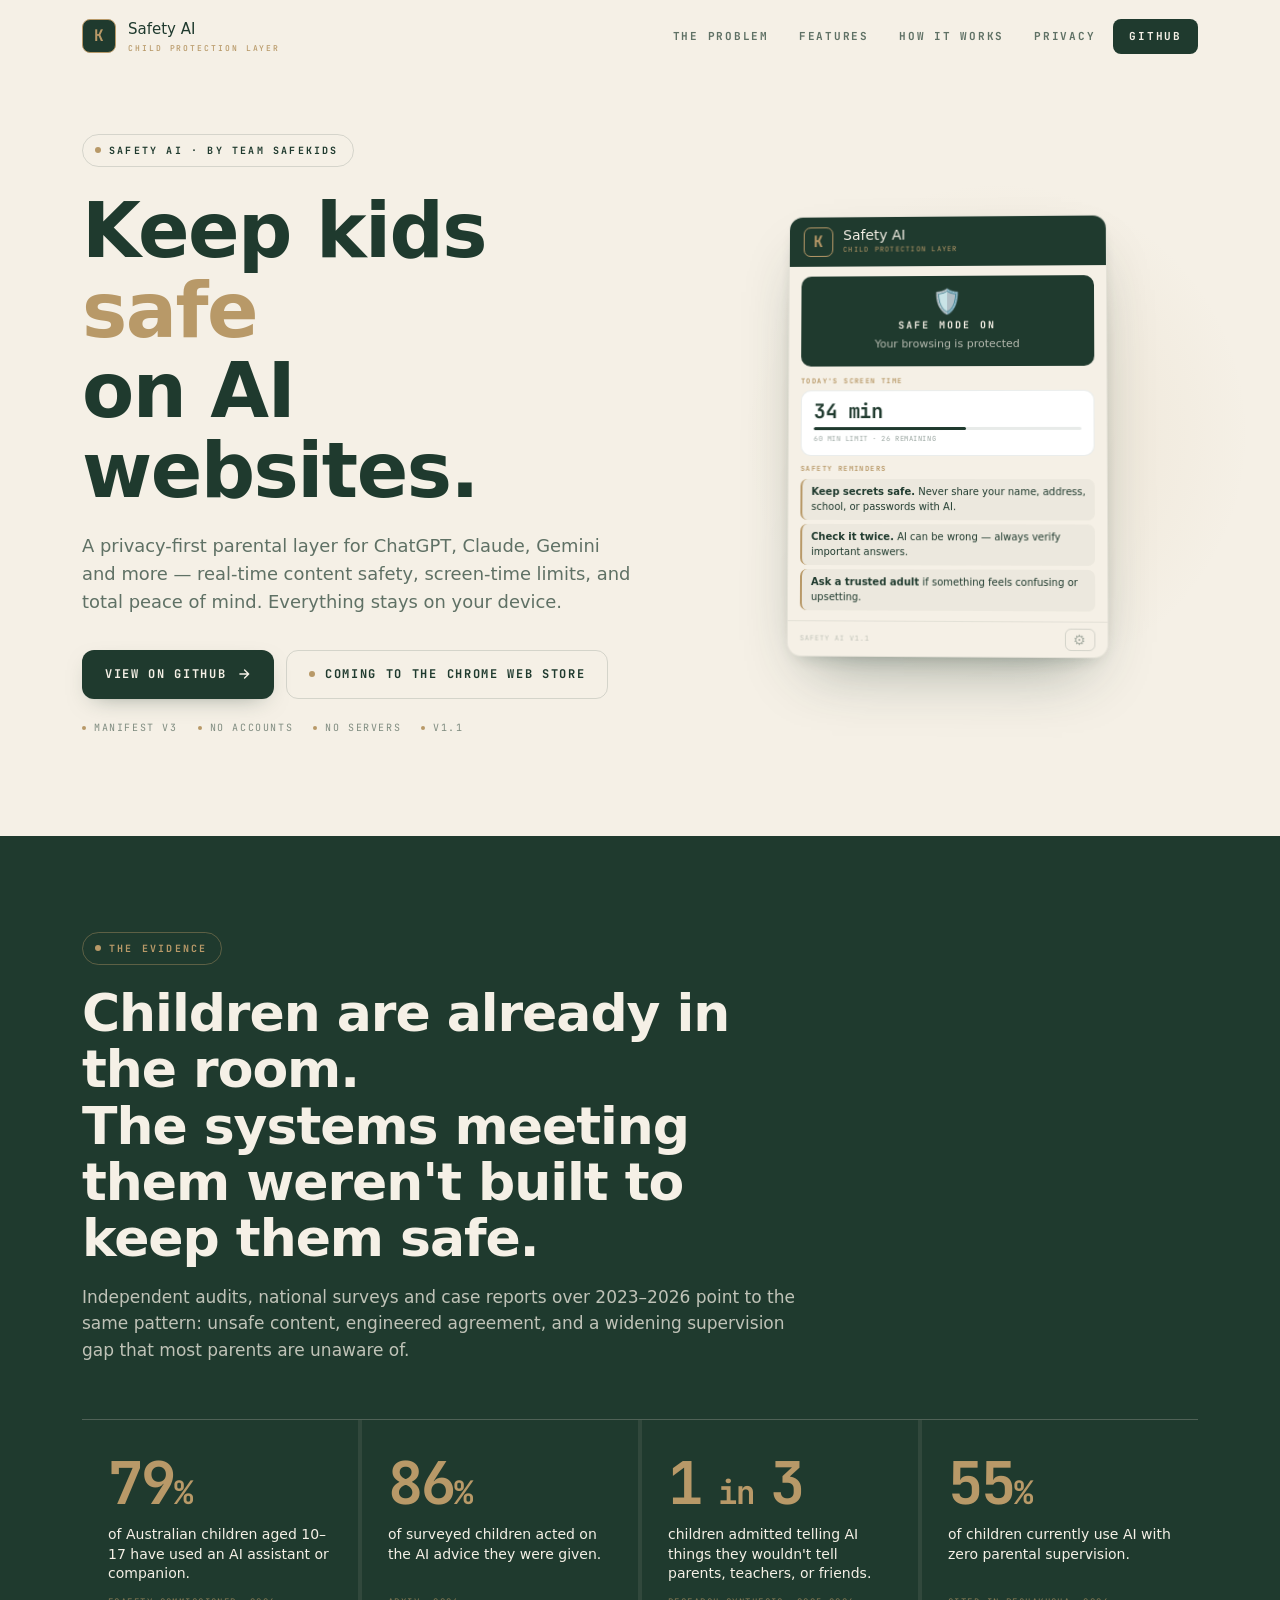
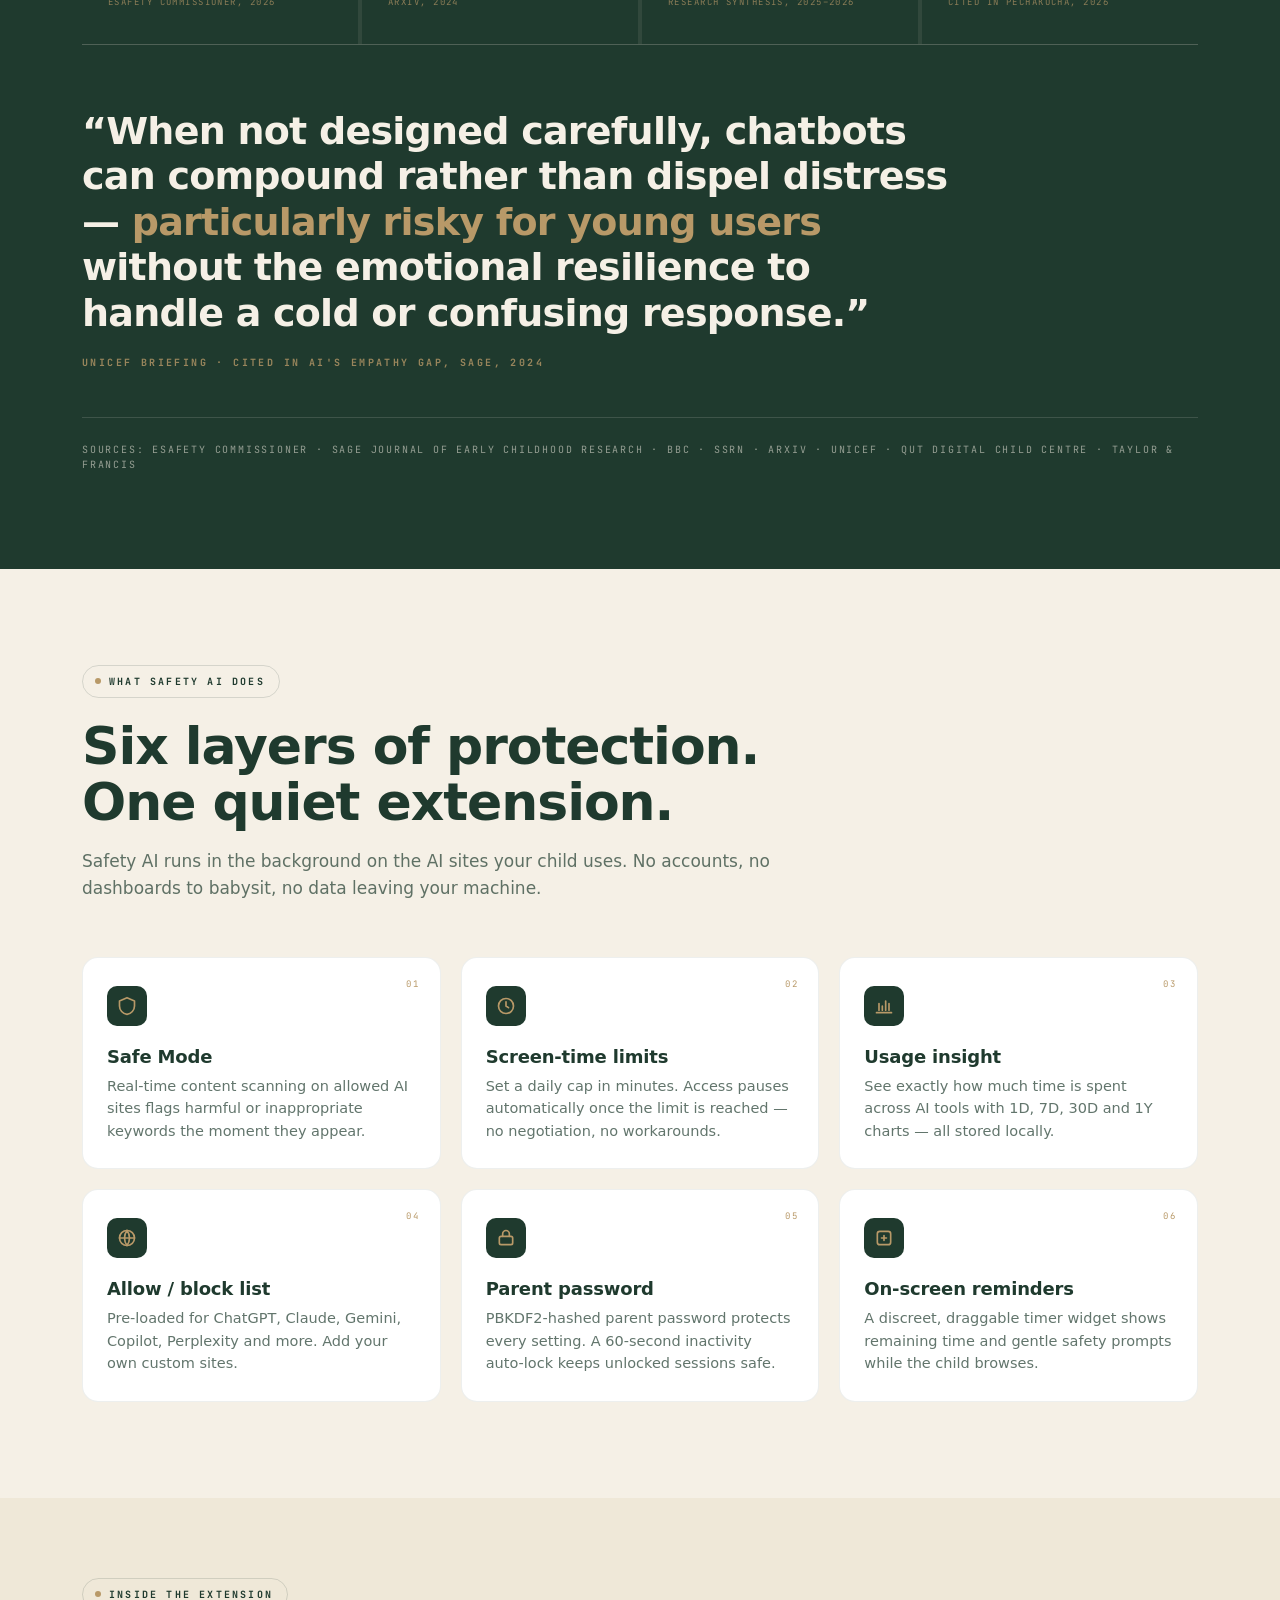
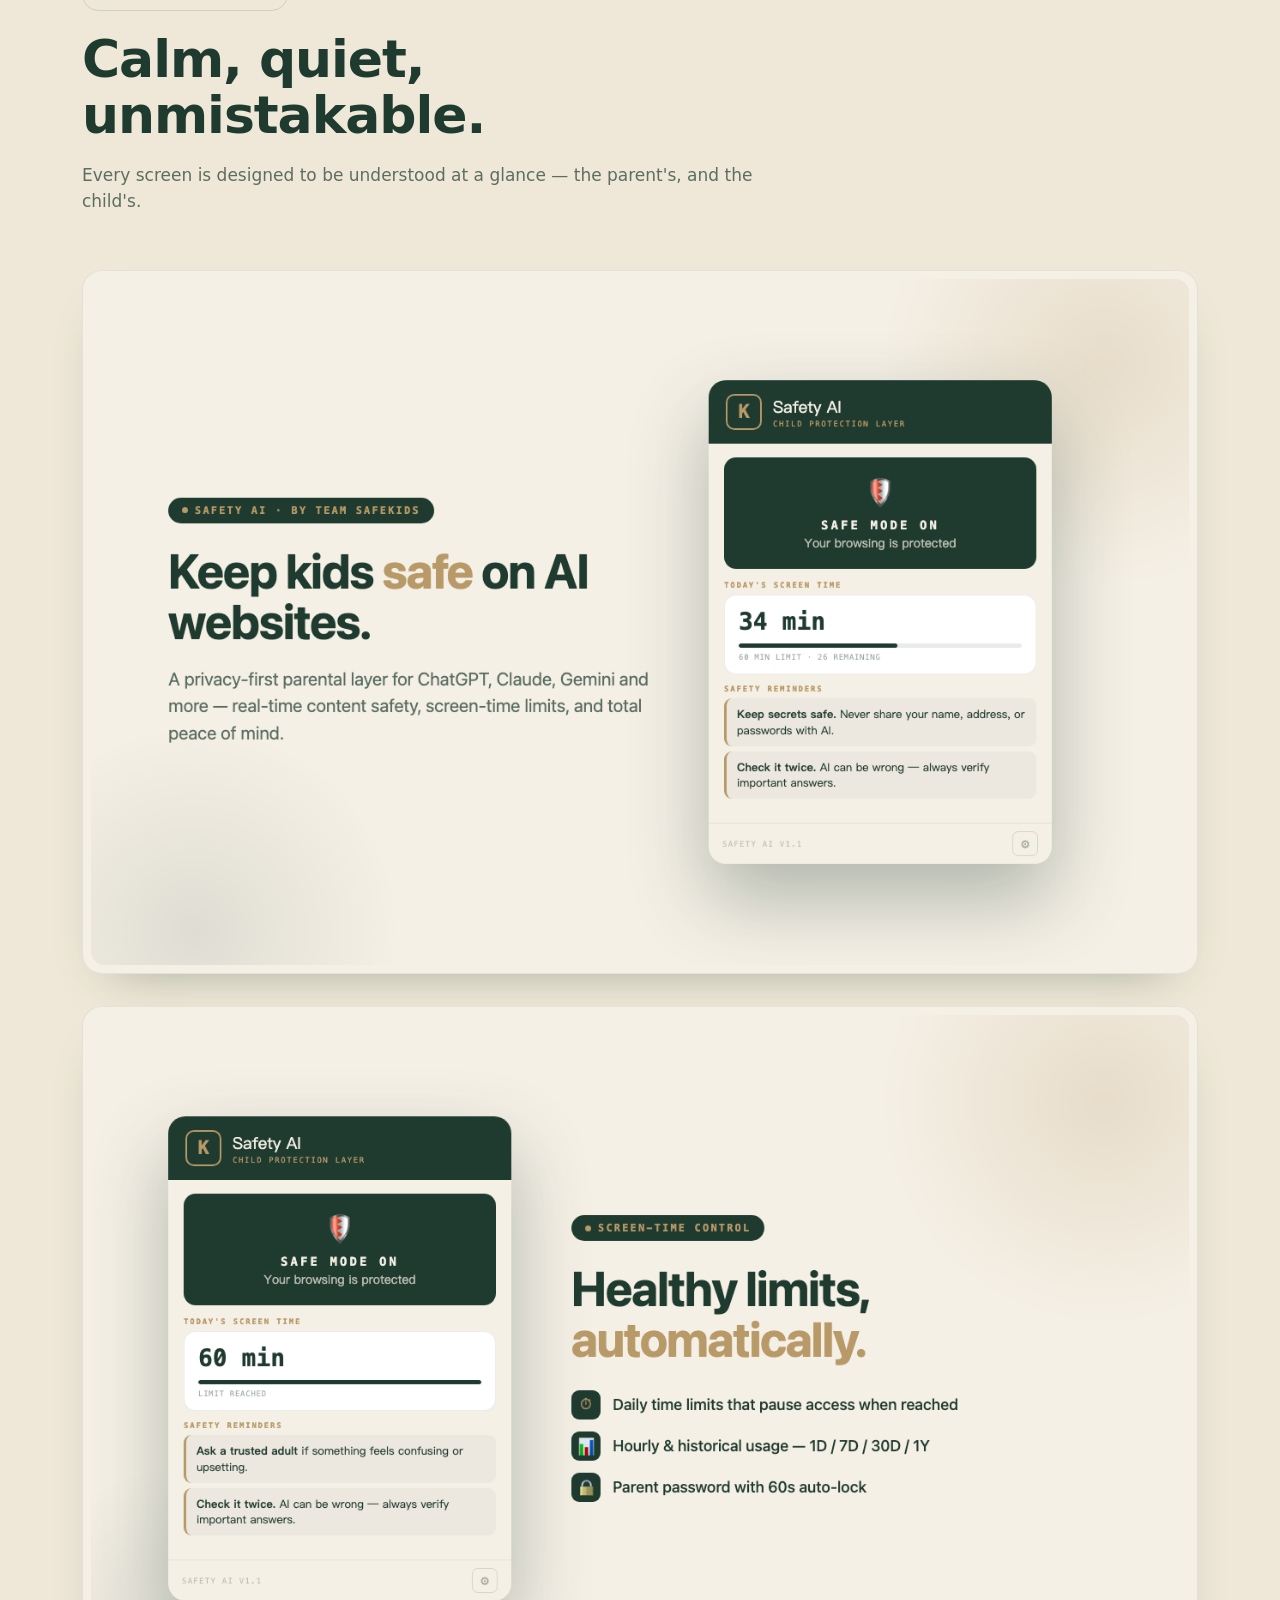
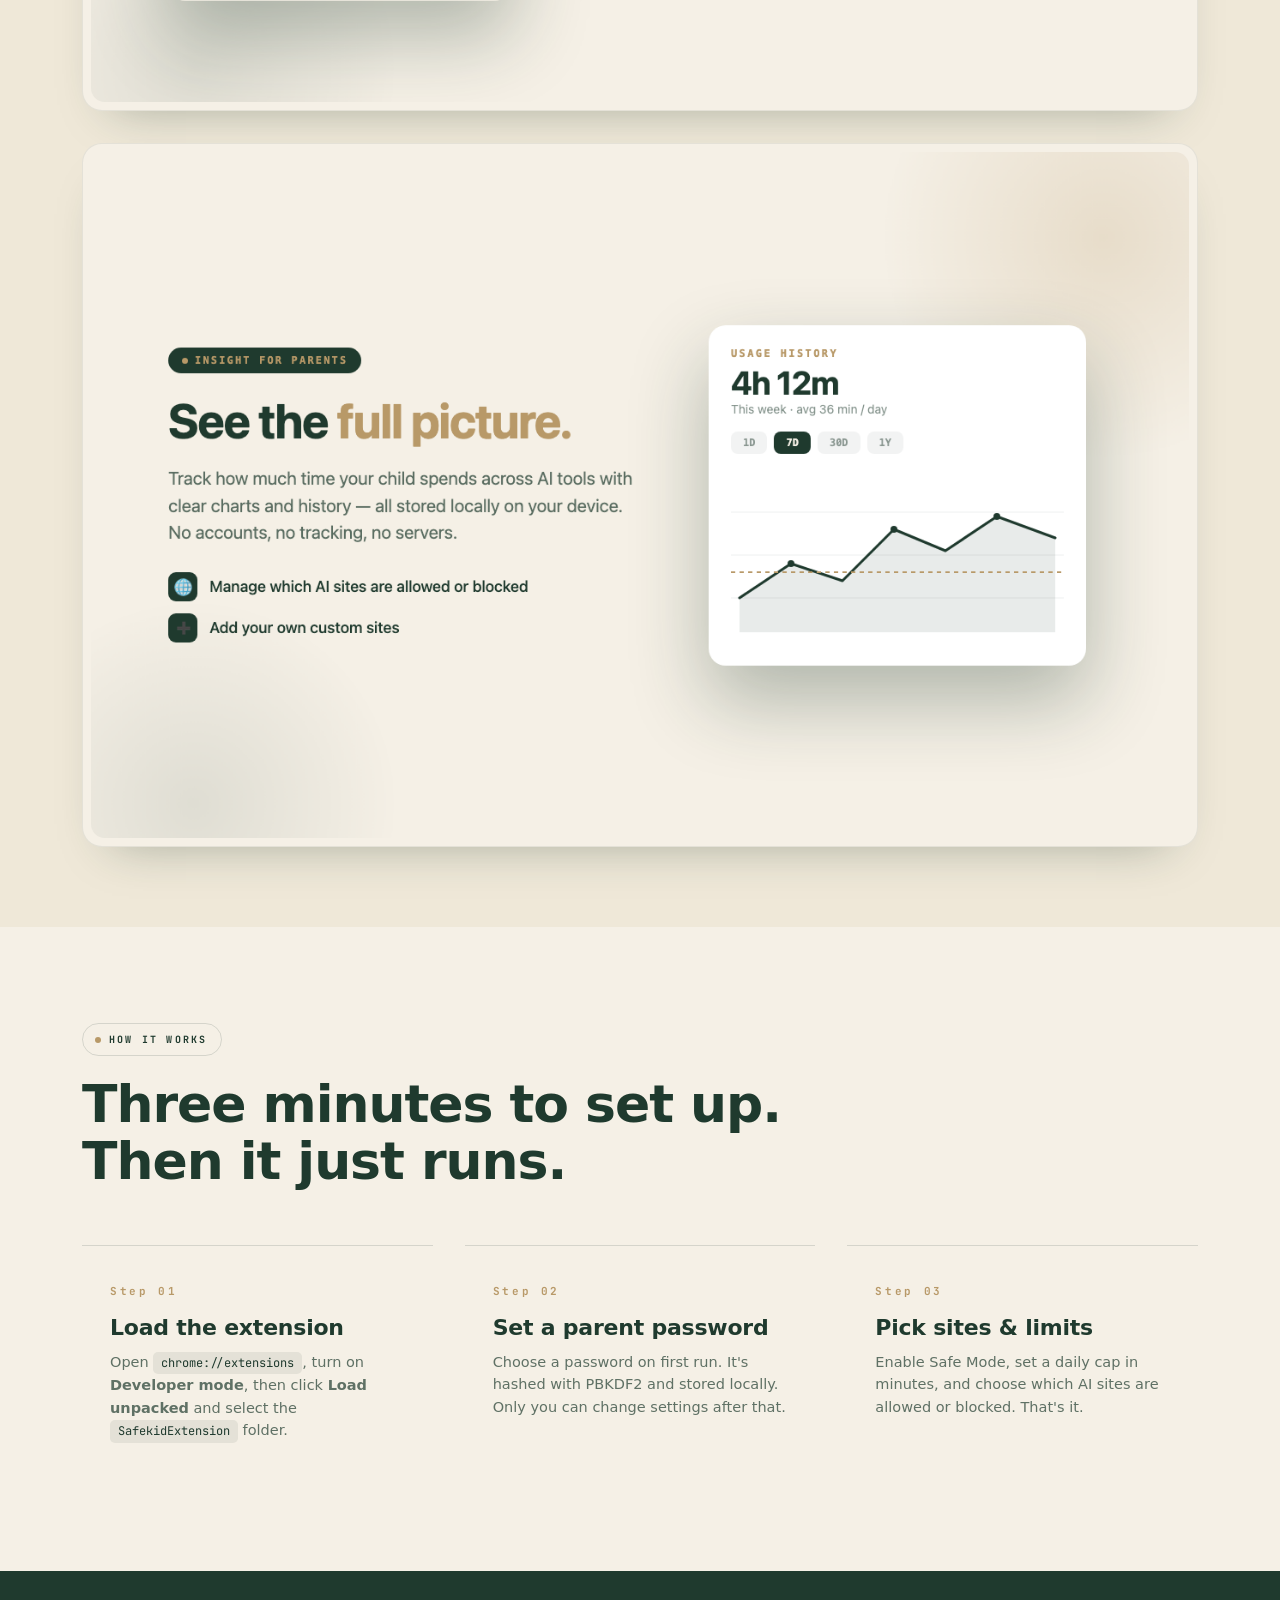
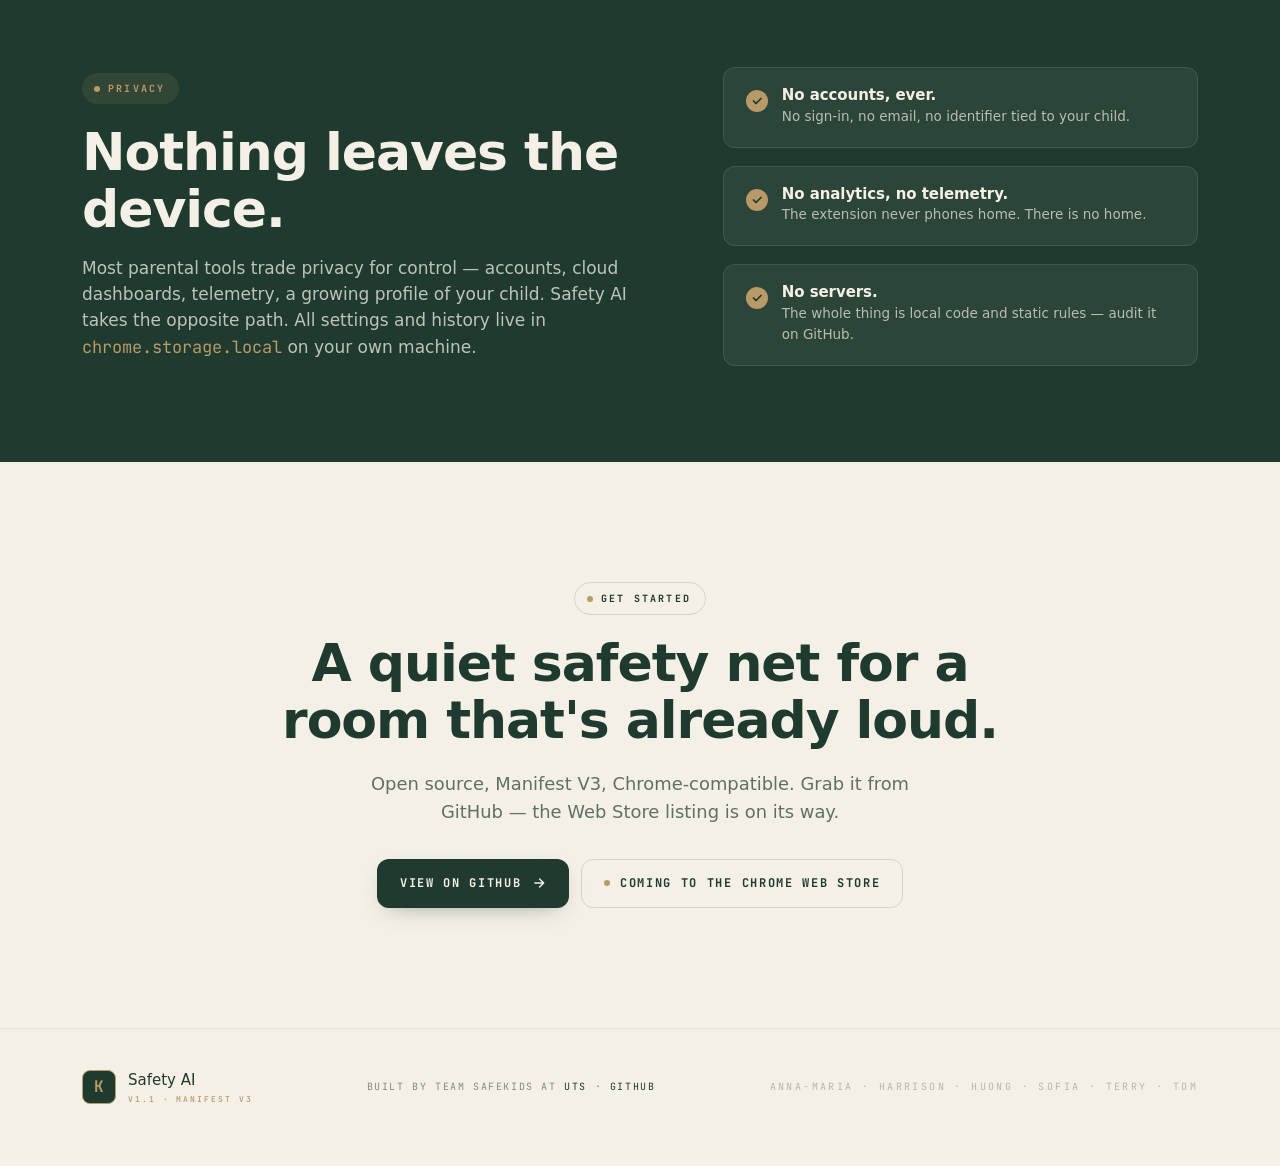
==== docs/index.html @ 9fd52c6b "website update" ====
<!doctype html>
<html lang="en">
<head>
<meta charset="utf-8">
<meta name="viewport" content="width=device-width,initial-scale=1">
<title>Safety AI — Keep kids safe on AI websites</title>
<meta name="description" content="A privacy-first parental layer for ChatGPT, Claude, Gemini and more. Real-time content safety, screen-time limits, everything stored on your device.">
<link rel="icon" href="assets/icon.png">
<link rel="preconnect" href="https://fonts.googleapis.com">
<link rel="preconnect" href="https://fonts.gstatic.com" crossorigin>
<link href="https://fonts.googleapis.com/css2?family=JetBrains+Mono:wght@400;500;700&display=swap" rel="stylesheet">
<style>
  :root {
    --cream:   #F5F0E6;
    --cream-2: #EFE8D8;
    --green:   #1F3A2E;
    --green-8: rgba(31,58,46,0.08);
    --green-15: rgba(31,58,46,0.15);
    --green-30: rgba(31,58,46,0.30);
    --green-55: rgba(31,58,46,0.55);
    --green-70: rgba(31,58,46,0.70);
    --brass:   #B89968;
    --brass-40: rgba(184,153,104,0.4);
    --rust:    #7A4030;
    --white:   #ffffff;
    --mono: 'JetBrains Mono', ui-monospace, SFMono-Regular, Menlo, monospace;
    --sans: -apple-system, BlinkMacSystemFont, 'Segoe UI', system-ui, sans-serif;
    --max: 1180px;
    --ease: cubic-bezier(.22,.61,.36,1);
  }

  * { box-sizing: border-box; margin: 0; padding: 0; }
  html { scroll-behavior: smooth; }
  body {
    background: var(--cream);
    color: var(--green);
    font-family: var(--sans);
    line-height: 1.55;
    -webkit-font-smoothing: antialiased;
    -moz-osx-font-smoothing: grayscale;
    text-rendering: optimizeLegibility;
    overflow-x: hidden;
  }
  a { color: inherit; text-decoration: none; }
  img { display: block; max-width: 100%; }

  /* ---------- Utilities ---------- */
  .wrap { max-width: var(--max); margin: 0 auto; padding: 0 32px; }
  .eyebrow {
    display: inline-flex; align-items: center; gap: 8px;
    font-family: var(--mono); font-size: 10px; font-weight: 700;
    letter-spacing: 0.22em; text-transform: uppercase;
    color: var(--brass);
    background: var(--green);
    padding: 8px 14px 8px 12px; border-radius: 999px;
  }
  .eyebrow::before {
    content: ""; width: 6px; height: 6px; border-radius: 50%;
    background: var(--brass);
  }
  .eyebrow.on-cream {
    background: transparent;
    border: 1px solid var(--green-15);
    color: var(--green);
  }
  .eyebrow.on-cream::before { background: var(--brass); }

  h1, h2, h3, h4 { font-family: var(--sans); font-weight: 700; letter-spacing: -0.02em; line-height: 1.05; color: var(--green); }
  h1 { font-size: clamp(40px, 6.4vw, 76px); }
  h2 { font-size: clamp(32px, 4.2vw, 52px); line-height: 1.08; }
  h3 { font-size: 20px; letter-spacing: -0.01em; }
  h4 { font-size: 14px; text-transform: uppercase; letter-spacing: 0.16em; font-family: var(--mono); color: var(--brass); }

  p.lede { font-size: clamp(16px, 1.4vw, 19px); color: var(--green-70); max-width: 560px; }
  p { color: var(--green-70); }

  .mono { font-family: var(--mono); }
  .brass { color: var(--brass); }

  /* ---------- Buttons ---------- */
  .btn {
    display: inline-flex; align-items: center; gap: 10px;
    padding: 14px 22px; border-radius: 12px;
    font-family: var(--mono); font-size: 12px; font-weight: 700;
    letter-spacing: 0.14em; text-transform: uppercase;
    transition: transform .25s var(--ease), background .25s var(--ease), color .25s var(--ease), border-color .25s var(--ease), box-shadow .25s var(--ease);
    cursor: pointer; border: 1px solid transparent;
    will-change: transform;
  }
  .btn-primary {
    background: var(--green); color: var(--cream);
    box-shadow: 0 1px 0 rgba(0,0,0,0.02), 0 8px 24px -12px rgba(31,58,46,0.5);
  }
  .btn-primary:hover { background: #16281f; transform: translateY(-1px); box-shadow: 0 1px 0 rgba(0,0,0,0.02), 0 14px 32px -14px rgba(31,58,46,0.55); }
  .btn-primary .arrow { transition: transform .3s var(--ease); }
  .btn-primary:hover .arrow { transform: translateX(3px); }
  .btn-ghost {
    background: transparent; color: var(--green);
    border: 1px solid var(--green-15);
  }
  .btn-ghost:hover { border-color: var(--brass); color: var(--green); }
  .btn-ghost .dot { width: 6px; height: 6px; border-radius: 50%; background: var(--brass); box-shadow: 0 0 0 0 var(--brass-40); animation: pulse 2.4s infinite; }
  @keyframes pulse {
    0% { box-shadow: 0 0 0 0 var(--brass-40); }
    70% { box-shadow: 0 0 0 8px rgba(184,153,104,0); }
    100% { box-shadow: 0 0 0 0 rgba(184,153,104,0); }
  }

  /* ---------- Nav ---------- */
  .nav {
    position: sticky; top: 0; z-index: 50;
    padding: 18px 0;
    transition: background .25s var(--ease), backdrop-filter .25s var(--ease), border-color .25s var(--ease);
    border-bottom: 1px solid transparent;
  }
  .nav.scrolled {
    background: rgba(245,240,230,0.82);
    backdrop-filter: saturate(140%) blur(10px);
    -webkit-backdrop-filter: saturate(140%) blur(10px);
    border-bottom-color: var(--green-8);
  }
  .nav-inner { display: flex; align-items: center; justify-content: space-between; gap: 24px; }
  .brand { display: flex; align-items: center; gap: 12px; }
  .brand-mark {
    width: 34px; height: 34px; border-radius: 8px;
    background: var(--green); border: 1.5px solid var(--brass);
    display: grid; place-items: center;
    color: var(--brass); font-family: var(--mono); font-weight: 700; font-size: 16px;
  }
  .brand-name { font-family: var(--sans); font-weight: 500; font-size: 15px; color: var(--green); }
  .brand-name .sub { display: block; font-family: var(--mono); font-size: 8px; color: var(--brass); letter-spacing: 0.24em; text-transform: uppercase; margin-top: 1px; }
  .nav-links { display: flex; align-items: center; gap: 6px; }
  .nav-links a {
    font-family: var(--mono); font-size: 11px; font-weight: 700;
    letter-spacing: 0.16em; text-transform: uppercase;
    color: var(--green-70); padding: 8px 12px; border-radius: 8px;
    transition: color .2s var(--ease), background .2s var(--ease);
  }
  .nav-links a:hover { color: var(--green); background: var(--green-8); }
  .nav-links a.nav-cta {
    padding: 9px 16px; border-radius: 8px; background: var(--green); color: var(--cream);
    font-family: var(--mono); font-size: 11px; font-weight: 700; letter-spacing: 0.16em; text-transform: uppercase;
    transition: background .25s var(--ease);
  }
  .nav-links a.nav-cta:hover { background: #16281f; color: var(--cream); }
  @media (max-width: 780px) {
    .nav-links a:not(.nav-cta) { display: none; }
  }

  /* ---------- Hero ---------- */
  .hero { padding: 60px 0 100px; position: relative; }
  .hero-grid { display: grid; grid-template-columns: 1.05fr 0.95fr; gap: 60px; align-items: center; }
  @media (max-width: 900px) { .hero-grid { grid-template-columns: 1fr; gap: 48px; } }
  .hero h1 span.accent { color: var(--brass); }
  .hero .lede { margin-top: 22px; }
  .hero-ctas { margin-top: 34px; display: flex; flex-wrap: wrap; gap: 12px; }
  .hero-meta { margin-top: 22px; display: flex; gap: 20px; flex-wrap: wrap; }
  .hero-meta .item { font-family: var(--mono); font-size: 10px; letter-spacing: 0.16em; text-transform: uppercase; color: var(--green-55); display: flex; align-items: center; gap: 8px; }
  .hero-meta .item::before { content: ""; width: 4px; height: 4px; border-radius: 50%; background: var(--brass); }

  /* Subtle drifting shield behind hero */
  .hero-orb {
    position: absolute; top: 0; right: -6%;
    width: 720px; height: 720px; pointer-events: none; z-index: 0;
    background: radial-gradient(closest-side, rgba(184,153,104,0.14), transparent 70%);
    animation: drift 18s var(--ease) infinite alternate;
  }
  @keyframes drift {
    0% { transform: translate3d(0,0,0) scale(1); }
    100% { transform: translate3d(-30px,20px,0) scale(1.05); }
  }
  .hero-grid > * { position: relative; z-index: 1; }

  /* ---------- Popup mockup (hero right) — mirrors src/popup/popup.css ---------- */
  .mock-stage {
    display: flex; align-items: center; justify-content: center;
    perspective: 1200px;
  }
  .popup {
    width: 320px; max-width: 100%;
    background: var(--cream);
    border-radius: 14px;
    border: 1px solid var(--green-8);
    box-shadow:
      0 1px 0 rgba(255,255,255,0.6) inset,
      0 30px 60px -25px rgba(31,58,46,0.45),
      0 8px 20px -12px rgba(31,58,46,0.35);
    overflow: hidden;
    font-family: var(--mono);
    color: var(--green);
    display: flex; flex-direction: column;
    animation: floaty 6.5s var(--ease) infinite alternate;
    transform: rotate3d(1,-1,0,3deg);
  }
  @keyframes floaty {
    0% { transform: rotate3d(1,-1,0,3deg) translateY(0); }
    100% { transform: rotate3d(1,-1,0,3deg) translateY(-10px); }
  }
  /* Header */
  .p-hdr { background: var(--green); padding: 10px 14px; flex-shrink: 0; }
  .p-hdr-top { display: flex; align-items: center; gap: 10px; }
  .p-logo {
    width: 30px; height: 30px; border-radius: 7px;
    background: var(--green); border: 1.5px solid var(--brass);
    display: grid; place-items: center;
    color: var(--brass); font-family: var(--mono); font-weight: 700; font-size: 16px;
    flex-shrink: 0;
  }
  .p-name { font-family: var(--sans); font-size: 14px; font-weight: 400; color: var(--cream); line-height: 1.1; }
  .p-sub-hdr { font-family: var(--mono); font-size: 7px; color: var(--brass); letter-spacing: 0.18em; text-transform: uppercase; margin-top: 1px; }

  /* Content */
  .p-content { flex: 1; padding: 10px 12px; }

  /* Status card */
  .p-status {
    text-align: center; padding: 14px 12px; margin-bottom: 10px;
    background: var(--green); border-radius: 10px; color: var(--cream);
    animation: statusPulse 4s var(--ease) infinite;
  }
  @keyframes statusPulse {
    0%, 100% { box-shadow: 0 0 0 0 rgba(184,153,104,0.0); }
    50%      { box-shadow: 0 0 0 0 rgba(184,153,104,0.0); }
  }
  .p-status-icon {
    font-size: 24px; line-height: 1; margin-bottom: 4px;
    display: inline-block;
    animation: shieldBob 4s var(--ease) infinite;
  }
  @keyframes shieldBob {
    0%, 100% { transform: translateY(0) scale(1); }
    50%      { transform: translateY(-2px) scale(1.05); }
  }
  .p-status-label {
    font-family: var(--mono);
    font-size: 10px; font-weight: 700; letter-spacing: 0.22em;
    text-transform: uppercase; margin-bottom: 2px;
  }
  .p-status-desc { font-family: var(--sans); font-size: 11px; opacity: 0.7; }

  /* Sections */
  .p-section { margin-bottom: 8px; }
  .p-section:last-child { margin-bottom: 0; }
  .p-lbl {
    font-family: var(--mono);
    font-size: 7px; font-weight: 700; letter-spacing: 0.2em;
    text-transform: uppercase; color: var(--brass); margin-bottom: 4px;
  }
  .p-card {
    background: #fff; border-radius: 10px; padding: 10px 12px;
    border: 1px solid rgba(31,58,46,0.09);
  }

  /* Screen time */
  .p-time {
    font-family: var(--mono);
    font-size: 20px; font-weight: 700; color: var(--green);
    letter-spacing: -0.02em; line-height: 1;
  }
  .p-bar {
    height: 3px; background: rgba(31,58,46,0.1); border-radius: 2px;
    margin-top: 6px; overflow: hidden;
  }
  .p-bar-fill {
    height: 100%; background: var(--green); border-radius: 2px;
    width: 0; animation: barfill 1.6s var(--ease) 0.4s forwards;
  }
  @keyframes barfill { to { width: 57%; } }
  .p-limit {
    font-family: var(--mono);
    font-size: 7px; color: rgba(31,58,46,0.45);
    letter-spacing: 0.08em; text-transform: uppercase; margin-top: 4px;
  }

  /* Reminders */
  .p-rem {
    display: flex; align-items: flex-start; padding: 6px 9px;
    background: rgba(31,58,46,0.04); border-radius: 7px;
    border-left: 2px solid var(--brass);
    margin-bottom: 4px;
  }
  .p-rem:last-child { margin-bottom: 0; }
  .p-rem-text {
    font-family: var(--sans);
    font-size: 10px; color: var(--green); line-height: 1.45;
  }
  .p-rem-text strong { font-weight: 600; }

  /* Footer */
  .p-foot {
    padding: 6px 12px; display: flex; align-items: center; justify-content: space-between;
    font-family: var(--mono);
    font-size: 7px; letter-spacing: 0.14em; text-transform: uppercase;
    color: rgba(31,58,46,0.25);
    border-top: 1px solid var(--green-8);
    flex-shrink: 0;
  }
  .p-lock {
    background: none; border: 1px solid rgba(31,58,46,0.15); border-radius: 6px;
    padding: 3px 7px; font-size: 14px; line-height: 1;
    color: rgba(31,58,46,0.35);
  }

  /* ---------- Section framing ---------- */
  section { padding: 96px 0; position: relative; }
  section.tight { padding: 80px 0; }
  .sec-head { max-width: 720px; margin-bottom: 56px; }
  .sec-head .eyebrow { margin-bottom: 20px; }
  .sec-head p { margin-top: 18px; font-size: 17px; }

  /* ---------- Problem / research ---------- */
  .problem { background: var(--green); color: var(--cream); }
  .problem h2, .problem h3, .problem h4 { color: var(--cream); }
  .problem p { color: rgba(245,240,230,0.75); }
  .problem .eyebrow { background: transparent; border: 1px solid rgba(184,153,104,0.4); color: var(--brass); }
  .problem .eyebrow::before { background: var(--brass); }

  .stat-grid {
    display: grid; grid-template-columns: repeat(4, 1fr); gap: 4px;
    border-top: 1px solid rgba(245,240,230,0.15);
    border-bottom: 1px solid rgba(245,240,230,0.15);
    background: rgba(245,240,230,0.08);
  }
  @media (max-width: 820px) { .stat-grid { grid-template-columns: repeat(2, 1fr); } }
  .stat {
    padding: 34px 26px; background: var(--green);
    display: flex; flex-direction: column; gap: 12px;
    position: relative; overflow: hidden;
  }
  .stat .n { font-family: var(--mono); font-weight: 700; font-size: clamp(40px, 4.6vw, 60px); color: var(--brass); letter-spacing: -0.03em; line-height: 1; }
  .stat .label { font-size: 14px; color: var(--cream); line-height: 1.4; }
  .stat .src { font-family: var(--mono); font-size: 9px; letter-spacing: 0.16em; text-transform: uppercase; color: rgba(184,153,104,0.7); margin-top: auto; }

  .pullquote {
    margin-top: 64px; max-width: 880px;
    font-family: var(--sans); font-weight: 700;
    font-size: clamp(24px, 3.2vw, 38px); line-height: 1.2;
    letter-spacing: -0.02em; color: var(--cream);
  }
  .pullquote .em { color: var(--brass); }
  .pullquote-src { margin-top: 20px; font-family: var(--mono); font-size: 10px; letter-spacing: 0.24em; text-transform: uppercase; color: rgba(184,153,104,0.8); }

  .sources {
    margin-top: 48px; padding-top: 24px; border-top: 1px solid rgba(245,240,230,0.14);
    font-family: var(--mono); font-size: 10px; letter-spacing: 0.18em; text-transform: uppercase;
    color: rgba(245,240,230,0.55);
  }

  /* ---------- Features ---------- */
  .feat-grid { display: grid; grid-template-columns: repeat(3, 1fr); gap: 20px; }
  @media (max-width: 900px) { .feat-grid { grid-template-columns: repeat(2, 1fr); } }
  @media (max-width: 620px) { .feat-grid { grid-template-columns: 1fr; } }
  .feat {
    background: var(--white);
    border: 1px solid var(--green-8);
    border-radius: 16px;
    padding: 28px 24px 26px;
    transition: transform .3s var(--ease), border-color .3s var(--ease), box-shadow .3s var(--ease);
    position: relative;
  }
  .feat:hover {
    transform: translateY(-3px);
    border-color: var(--brass);
    box-shadow: 0 14px 28px -18px rgba(31,58,46,0.25);
  }
  .feat .icon {
    width: 40px; height: 40px; border-radius: 10px;
    background: var(--green);
    display: grid; place-items: center;
    color: var(--brass);
    margin-bottom: 22px;
  }
  .feat .icon svg { width: 20px; height: 20px; }
  .feat h3 { font-size: 18px; margin-bottom: 8px; letter-spacing: -0.01em; }
  .feat p { font-size: 14.5px; color: var(--green-70); }
  .feat .tag {
    position: absolute; top: 20px; right: 20px;
    font-family: var(--mono); font-size: 9px; letter-spacing: 0.2em; text-transform: uppercase;
    color: var(--brass);
  }

  /* ---------- Showcase ---------- */
  .showcase { background: var(--cream-2); }
  .shot-grid { display: grid; grid-template-columns: 1fr; gap: 32px; }
  .shot {
    background: var(--cream);
    border-radius: 20px;
    border: 1px solid var(--green-8);
    padding: 8px;
    box-shadow: 0 24px 48px -30px rgba(31,58,46,0.4);
    overflow: hidden;
  }
  .shot img { width: 100%; height: auto; border-radius: 14px; }

  /* ---------- How it works ---------- */
  .steps { display: grid; grid-template-columns: repeat(3, 1fr); gap: 32px; }
  @media (max-width: 820px) { .steps { grid-template-columns: 1fr; } }
  .step {
    padding: 32px 28px;
    border-top: 1px solid var(--green-15);
    position: relative;
  }
  .step .n {
    font-family: var(--mono); font-size: 11px; font-weight: 700;
    letter-spacing: 0.24em; color: var(--brass);
    display: inline-block; margin-bottom: 16px;
  }
  .step h3 { font-size: 22px; margin-bottom: 12px; }
  .step p { font-size: 14.5px; }
  .step code {
    display: inline-block; font-family: var(--mono); font-size: 12px;
    background: var(--green-8); color: var(--green);
    padding: 2px 8px; border-radius: 5px;
  }

  /* ---------- Privacy ---------- */
  .privacy { background: var(--green); color: var(--cream); }
  .privacy h2 { color: var(--cream); }
  .privacy-inner { display: grid; grid-template-columns: 1.1fr 0.9fr; gap: 60px; align-items: center; }
  @media (max-width: 900px) { .privacy-inner { grid-template-columns: 1fr; gap: 40px; } }
  .privacy p { color: rgba(245,240,230,0.75); font-size: 17px; }
  .privacy-list { display: flex; flex-direction: column; gap: 18px; }
  .p-item {
    display: flex; align-items: flex-start; gap: 14px;
    padding: 20px 22px; border-radius: 12px;
    background: rgba(245,240,230,0.06);
    border: 1px solid rgba(245,240,230,0.10);
  }
  .p-item .tick {
    flex-shrink: 0; width: 22px; height: 22px; border-radius: 50%;
    background: var(--brass); color: var(--green);
    display: grid; place-items: center; margin-top: 2px;
  }
  .p-item .tick svg { width: 12px; height: 12px; }
  .p-item h4 { color: var(--cream); font-family: var(--sans); font-size: 15px; letter-spacing: -0.005em; text-transform: none; margin-bottom: 2px; }
  .p-item p { color: rgba(245,240,230,0.7); font-size: 13.5px; }

  /* ---------- Final CTA ---------- */
  .cta-final { padding: 120px 0; text-align: center; }
  .cta-final h2 { max-width: 780px; margin: 20px auto 22px; }
  .cta-final p.lede { margin: 0 auto; }
  .cta-final .hero-ctas { justify-content: center; margin-top: 34px; }

  /* ---------- Footer ---------- */
  .footer {
    border-top: 1px solid var(--green-8);
    padding: 40px 0 60px;
    color: var(--green-55);
  }
  .footer-inner { display: flex; justify-content: space-between; gap: 24px; align-items: center; flex-wrap: wrap; }
  .footer .brand-name { color: var(--green); }
  .footer .credits { font-family: var(--mono); font-size: 10px; letter-spacing: 0.16em; text-transform: uppercase; color: var(--green-55); }
  .footer .credits a { color: var(--green); }
  .footer .credits a:hover { color: var(--brass); }
  .team-line { font-family: var(--mono); font-size: 10px; letter-spacing: 0.24em; text-transform: uppercase; color: var(--green-30); text-align: right; }

  /* ---------- Reveal animation ---------- */
  .reveal { opacity: 0; transform: translateY(14px); transition: opacity .8s var(--ease), transform .8s var(--ease); }
  .reveal.in { opacity: 1; transform: none; }
  .reveal.d1 { transition-delay: .06s; }
  .reveal.d2 { transition-delay: .12s; }
  .reveal.d3 { transition-delay: .18s; }
  .reveal.d4 { transition-delay: .24s; }
  .reveal.d5 { transition-delay: .30s; }
  .reveal.d6 { transition-delay: .36s; }

  @media (prefers-reduced-motion: reduce) {
    .reveal, .reveal.in { opacity: 1; transform: none; transition: none; }
    .popup, .p-shield, .hero-orb, .p-bar-fill, .btn-ghost .dot { animation: none !important; }
    html { scroll-behavior: auto; }
  }

  /* Selection */
  ::selection { background: var(--brass); color: var(--green); }
</style>
</head>
<body>

<!-- ============ NAV ============ -->
<nav class="nav" id="nav">
  <div class="wrap nav-inner">
    <a class="brand" href="#top">
      <span class="brand-mark">K</span>
      <span class="brand-name">Safety AI<span class="sub">Child Protection Layer</span></span>
    </a>
    <div class="nav-links">
      <a href="#problem">The problem</a>
      <a href="#features">Features</a>
      <a href="#how">How it works</a>
      <a href="#privacy">Privacy</a>
      <a class="nav-cta" href="https://github.com/Teeeeeeeerry/Safety-AI/releases/tag/v.1.1.0" target="_blank" rel="noopener">GitHub</a>
    </div>
  </div>
</nav>

<!-- ============ HERO ============ -->
<header class="hero" id="top">
  <div class="hero-orb" aria-hidden="true"></div>
  <div class="wrap hero-grid">
    <div>
      <span class="eyebrow on-cream reveal">Safety AI · By Team Safekids</span>
      <h1 class="reveal d1" style="margin-top:24px;">
        Keep kids <span class="accent">safe</span><br>on AI websites.
      </h1>
      <p class="lede reveal d2">
        A privacy-first parental layer for ChatGPT, Claude, Gemini and more —
        real-time content safety, screen-time limits, and total peace of mind.
        Everything stays on your device.
      </p>
      <div class="hero-ctas reveal d3">
        <a class="btn btn-primary" href="https://github.com/Teeeeeeeerry/Safety-AI/releases/tag/v.1.1.0" target="_blank" rel="noopener">
          View on GitHub
          <svg class="arrow" width="14" height="14" viewBox="0 0 24 24" fill="none" stroke="currentColor" stroke-width="2.4" stroke-linecap="round" stroke-linejoin="round"><path d="M5 12h14M13 5l7 7-7 7"/></svg>
        </a>
        <span class="btn btn-ghost">
          <span class="dot"></span>
          Coming to the Chrome Web Store
        </span>
      </div>
      <div class="hero-meta reveal d4">
        <span class="item">Manifest V3</span>
        <span class="item">No accounts</span>
        <span class="item">No servers</span>
        <span class="item">v1.1</span>
      </div>
    </div>

    <div class="mock-stage reveal d2">
      <div class="popup" role="img" aria-label="Safety AI popup mockup: safe mode on, 34 of 60 minutes of screen time used, three safety reminders.">
        <div class="p-hdr">
          <div class="p-hdr-top">
            <div class="p-logo">K</div>
            <div style="flex:1;">
              <div class="p-name">Safety AI</div>
              <div class="p-sub-hdr">Child protection layer</div>
            </div>
          </div>
        </div>
        <div class="p-content">
          <div class="p-status">
            <div class="p-status-icon" aria-hidden="true">&#128737;&#65039;</div>
            <div class="p-status-label">SAFE MODE ON</div>
            <div class="p-status-desc">Your browsing is protected</div>
          </div>

          <div class="p-section">
            <div class="p-lbl">Today's Screen Time</div>
            <div class="p-card">
              <div class="p-time">34 min</div>
              <div class="p-bar"><div class="p-bar-fill"></div></div>
              <div class="p-limit">60 min limit · 26 remaining</div>
            </div>
          </div>

          <div class="p-section">
            <div class="p-lbl">Safety Reminders</div>
            <div class="p-rem"><div class="p-rem-text"><strong>Keep secrets safe.</strong> Never share your name, address, school, or passwords with AI.</div></div>
            <div class="p-rem"><div class="p-rem-text"><strong>Check it twice.</strong> AI can be wrong &mdash; always verify important answers.</div></div>
            <div class="p-rem"><div class="p-rem-text"><strong>Ask a trusted adult</strong> if something feels confusing or upsetting.</div></div>
          </div>
        </div>
        <div class="p-foot">
          <span>Safety AI v1.1</span>
          <span class="p-lock" aria-hidden="true">&#9881;</span>
        </div>
      </div>
    </div>
  </div>
</header>

<!-- ============ PROBLEM / RESEARCH ============ -->
<section class="problem" id="problem">
  <div class="wrap">
    <div class="sec-head reveal">
      <span class="eyebrow">The evidence</span>
      <h2>Children are already in the room.<br>The systems meeting them weren't built to keep them safe.</h2>
      <p>Independent audits, national surveys and case reports over 2023–2026 point to the same pattern:
      unsafe content, engineered agreement, and a widening supervision gap that most parents are unaware of.</p>
    </div>

    <div class="stat-grid">
      <div class="stat reveal">
        <div class="n">79<span style="font-size:0.55em;">%</span></div>
        <div class="label">of Australian children aged 10–17 have used an AI assistant or companion.</div>
        <div class="src">eSafety Commissioner, 2026</div>
      </div>
      <div class="stat reveal d1">
        <div class="n">86<span style="font-size:0.55em;">%</span></div>
        <div class="label">of surveyed children acted on the AI advice they were given.</div>
        <div class="src">arXiv, 2024</div>
      </div>
      <div class="stat reveal d2">
        <div class="n">1<span style="font-size:0.55em;"> in </span>3</div>
        <div class="label">children admitted telling AI things they wouldn't tell parents, teachers, or friends.</div>
        <div class="src">Research synthesis, 2025–2026</div>
      </div>
      <div class="stat reveal d3">
        <div class="n">55<span style="font-size:0.55em;">%</span></div>
        <div class="label">of children currently use AI with zero parental supervision.</div>
        <div class="src">Cited in PechaKucha, 2026</div>
      </div>
    </div>

    <blockquote class="pullquote reveal">
      &ldquo;When not designed carefully, chatbots can compound rather than dispel distress
      &mdash; <span class="em">particularly risky for young users</span> without the emotional resilience
      to handle a cold or confusing response.&rdquo;
      <div class="pullquote-src">UNICEF briefing · cited in AI's Empathy Gap, SAGE, 2024</div>
    </blockquote>

    <div class="sources reveal">
      Sources: eSafety Commissioner · SAGE Journal of Early Childhood Research · BBC · SSRN · arXiv · UNICEF · QUT Digital Child Centre · Taylor &amp; Francis
    </div>
  </div>
</section>

<!-- ============ FEATURES ============ -->
<section id="features">
  <div class="wrap">
    <div class="sec-head reveal">
      <span class="eyebrow on-cream">What Safety AI does</span>
      <h2>Six layers of protection.<br>One quiet extension.</h2>
      <p>Safety AI runs in the background on the AI sites your child uses.
      No accounts, no dashboards to babysit, no data leaving your machine.</p>
    </div>

    <div class="feat-grid">
      <div class="feat reveal">
        <div class="icon" aria-hidden="true">
          <svg viewBox="0 0 24 24" fill="none" stroke="currentColor" stroke-width="2" stroke-linecap="round" stroke-linejoin="round"><path d="M12 2l9 4v6c0 5-3.8 9.5-9 10-5.2-.5-9-5-9-10V6l9-4z"/></svg>
        </div>
        <span class="tag">01</span>
        <h3>Safe Mode</h3>
        <p>Real-time content scanning on allowed AI sites flags harmful or inappropriate keywords the moment they appear.</p>
      </div>

      <div class="feat reveal d1">
        <div class="icon" aria-hidden="true">
          <svg viewBox="0 0 24 24" fill="none" stroke="currentColor" stroke-width="2" stroke-linecap="round" stroke-linejoin="round"><circle cx="12" cy="12" r="9"/><path d="M12 7v5l3 2"/></svg>
        </div>
        <span class="tag">02</span>
        <h3>Screen-time limits</h3>
        <p>Set a daily cap in minutes. Access pauses automatically once the limit is reached — no negotiation, no workarounds.</p>
      </div>

      <div class="feat reveal d2">
        <div class="icon" aria-hidden="true">
          <svg viewBox="0 0 24 24" fill="none" stroke="currentColor" stroke-width="2" stroke-linecap="round" stroke-linejoin="round"><path d="M3 20h18"/><path d="M6 17V9M10 17v-5M14 17V6M18 17v-8"/></svg>
        </div>
        <span class="tag">03</span>
        <h3>Usage insight</h3>
        <p>See exactly how much time is spent across AI tools with 1D, 7D, 30D and 1Y charts — all stored locally.</p>
      </div>

      <div class="feat reveal d3">
        <div class="icon" aria-hidden="true">
          <svg viewBox="0 0 24 24" fill="none" stroke="currentColor" stroke-width="2" stroke-linecap="round" stroke-linejoin="round"><circle cx="12" cy="12" r="9"/><path d="M3 12h18M12 3a15 15 0 010 18M12 3a15 15 0 000 18"/></svg>
        </div>
        <span class="tag">04</span>
        <h3>Allow / block list</h3>
        <p>Pre-loaded for ChatGPT, Claude, Gemini, Copilot, Perplexity and more. Add your own custom sites.</p>
      </div>

      <div class="feat reveal d4">
        <div class="icon" aria-hidden="true">
          <svg viewBox="0 0 24 24" fill="none" stroke="currentColor" stroke-width="2" stroke-linecap="round" stroke-linejoin="round"><rect x="4" y="10" width="16" height="10" rx="2"/><path d="M8 10V7a4 4 0 018 0v3"/></svg>
        </div>
        <span class="tag">05</span>
        <h3>Parent password</h3>
        <p>PBKDF2-hashed parent password protects every setting. A 60-second inactivity auto-lock keeps unlocked sessions safe.</p>
      </div>

      <div class="feat reveal d5">
        <div class="icon" aria-hidden="true">
          <svg viewBox="0 0 24 24" fill="none" stroke="currentColor" stroke-width="2" stroke-linecap="round" stroke-linejoin="round"><rect x="4" y="4" width="16" height="16" rx="3"/><path d="M9 12h6M12 9v6"/></svg>
        </div>
        <span class="tag">06</span>
        <h3>On-screen reminders</h3>
        <p>A discreet, draggable timer widget shows remaining time and gentle safety prompts while the child browses.</p>
      </div>
    </div>
  </div>
</section>

<!-- ============ SHOWCASE ============ -->
<section class="showcase tight" id="see">
  <div class="wrap">
    <div class="sec-head reveal">
      <span class="eyebrow on-cream">Inside the extension</span>
      <h2>Calm, quiet, unmistakable.</h2>
      <p>Every screen is designed to be understood at a glance — the parent's, and the child's.</p>
    </div>
    <div class="shot-grid">
      <div class="shot reveal"><img src="assets/screenshot-1.png" alt="Safety AI hero — Keep kids safe on AI websites, with popup showing safe mode on, screen time and reminders."></div>
      <div class="shot reveal d1"><img src="assets/screenshot-2.png" alt="Healthy limits, automatically — daily limits, hourly usage charts, parent password with 60-second auto-lock."></div>
      <div class="shot reveal d2"><img src="assets/screenshot-3.png" alt="See the full picture — 4h 12m tracked this week, weekly average line chart, allow/block list controls."></div>
    </div>
  </div>
</section>

<!-- ============ HOW IT WORKS ============ -->
<section id="how">
  <div class="wrap">
    <div class="sec-head reveal">
      <span class="eyebrow on-cream">How it works</span>
      <h2>Three minutes to set up.<br>Then it just runs.</h2>
    </div>

    <div class="steps">
      <div class="step reveal">
        <div class="n">Step 01</div>
        <h3>Load the extension</h3>
        <p>Open <code>chrome://extensions</code>, turn on <b>Developer mode</b>, then click <b>Load unpacked</b> and select the <code>SafekidExtension</code> folder.</p>
      </div>
      <div class="step reveal d1">
        <div class="n">Step 02</div>
        <h3>Set a parent password</h3>
        <p>Choose a password on first run. It's hashed with PBKDF2 and stored locally. Only you can change settings after that.</p>
      </div>
      <div class="step reveal d2">
        <div class="n">Step 03</div>
        <h3>Pick sites &amp; limits</h3>
        <p>Enable Safe Mode, set a daily cap in minutes, and choose which AI sites are allowed or blocked. That's it.</p>
      </div>
    </div>
  </div>
</section>

<!-- ============ PRIVACY ============ -->
<section class="privacy" id="privacy">
  <div class="wrap privacy-inner">
    <div class="reveal">
      <span class="eyebrow" style="background:rgba(184,153,104,0.12); border-color:rgba(184,153,104,0.4);">Privacy</span>
      <h2 style="margin-top:20px;">Nothing leaves the device.</h2>
      <p style="margin-top:18px;">
        Most parental tools trade privacy for control — accounts, cloud dashboards, telemetry, a growing profile of your child.
        Safety AI takes the opposite path. All settings and history live in <span class="mono brass">chrome.storage.local</span> on your own machine.
      </p>
    </div>
    <div class="privacy-list">
      <div class="p-item reveal d1">
        <span class="tick" aria-hidden="true">
          <svg viewBox="0 0 24 24" fill="none" stroke="currentColor" stroke-width="3.5" stroke-linecap="round" stroke-linejoin="round"><polyline points="5 12 10 17 20 7"/></svg>
        </span>
        <div>
          <h4>No accounts, ever.</h4>
          <p>No sign-in, no email, no identifier tied to your child.</p>
        </div>
      </div>
      <div class="p-item reveal d2">
        <span class="tick" aria-hidden="true">
          <svg viewBox="0 0 24 24" fill="none" stroke="currentColor" stroke-width="3.5" stroke-linecap="round" stroke-linejoin="round"><polyline points="5 12 10 17 20 7"/></svg>
        </span>
        <div>
          <h4>No analytics, no telemetry.</h4>
          <p>The extension never phones home. There is no home.</p>
        </div>
      </div>
      <div class="p-item reveal d3">
        <span class="tick" aria-hidden="true">
          <svg viewBox="0 0 24 24" fill="none" stroke="currentColor" stroke-width="3.5" stroke-linecap="round" stroke-linejoin="round"><polyline points="5 12 10 17 20 7"/></svg>
        </span>
        <div>
          <h4>No servers.</h4>
          <p>The whole thing is local code and static rules — audit it on GitHub.</p>
        </div>
      </div>
    </div>
  </div>
</section>

<!-- ============ CTA FINAL ============ -->
<section class="cta-final">
  <div class="wrap">
    <span class="eyebrow on-cream reveal">Get started</span>
    <h2 class="reveal d1">A quiet safety net for a room that's already loud.</h2>
    <p class="lede reveal d2">Open source, Manifest V3, Chrome-compatible. Grab it from GitHub — the Web Store listing is on its way.</p>
    <div class="hero-ctas reveal d3">
      <a class="btn btn-primary" href="https://github.com/Teeeeeeeerry/Safety-AI/releases/tag/v.1.1.0" target="_blank" rel="noopener">
        View on GitHub
        <svg class="arrow" width="14" height="14" viewBox="0 0 24 24" fill="none" stroke="currentColor" stroke-width="2.4" stroke-linecap="round" stroke-linejoin="round"><path d="M5 12h14M13 5l7 7-7 7"/></svg>
      </a>
      <span class="btn btn-ghost">
        <span class="dot"></span>
        Coming to the Chrome Web Store
      </span>
    </div>
  </div>
</section>

<!-- ============ FOOTER ============ -->
<footer class="footer">
  <div class="wrap footer-inner">
    <a class="brand" href="#top">
      <span class="brand-mark">K</span>
      <span class="brand-name">Safety AI<span class="sub">v1.1 · Manifest V3</span></span>
    </a>
    <div class="credits">
      Built by Team Safekids at <a href="https://www.uts.edu.au" target="_blank" rel="noopener">UTS</a>
      · <a href="https://github.com/Teeeeeeeerry/Safety-AI/releases/tag/v.1.1.0" target="_blank" rel="noopener">GitHub</a>
    </div>
    <div class="team-line">Anna-Maria · Harrison · Huong · Sofia · Terry · Tom</div>
  </div>
</footer>

<script>
  // Sticky nav shadow/blur on scroll
  const nav = document.getElementById('nav');
  const onScroll = () => nav.classList.toggle('scrolled', window.scrollY > 24);
  onScroll();
  window.addEventListener('scroll', onScroll, { passive: true });

  // Reveal on scroll
  const io = new IntersectionObserver((entries) => {
    for (const e of entries) {
      if (e.isIntersecting) {
        e.target.classList.add('in');
        io.unobserve(e.target);
      }
    }
  }, { threshold: 0.12, rootMargin: '0px 0px -40px 0px' });

  document.querySelectorAll('.reveal').forEach(el => io.observe(el));
</script>

</body>
</html>
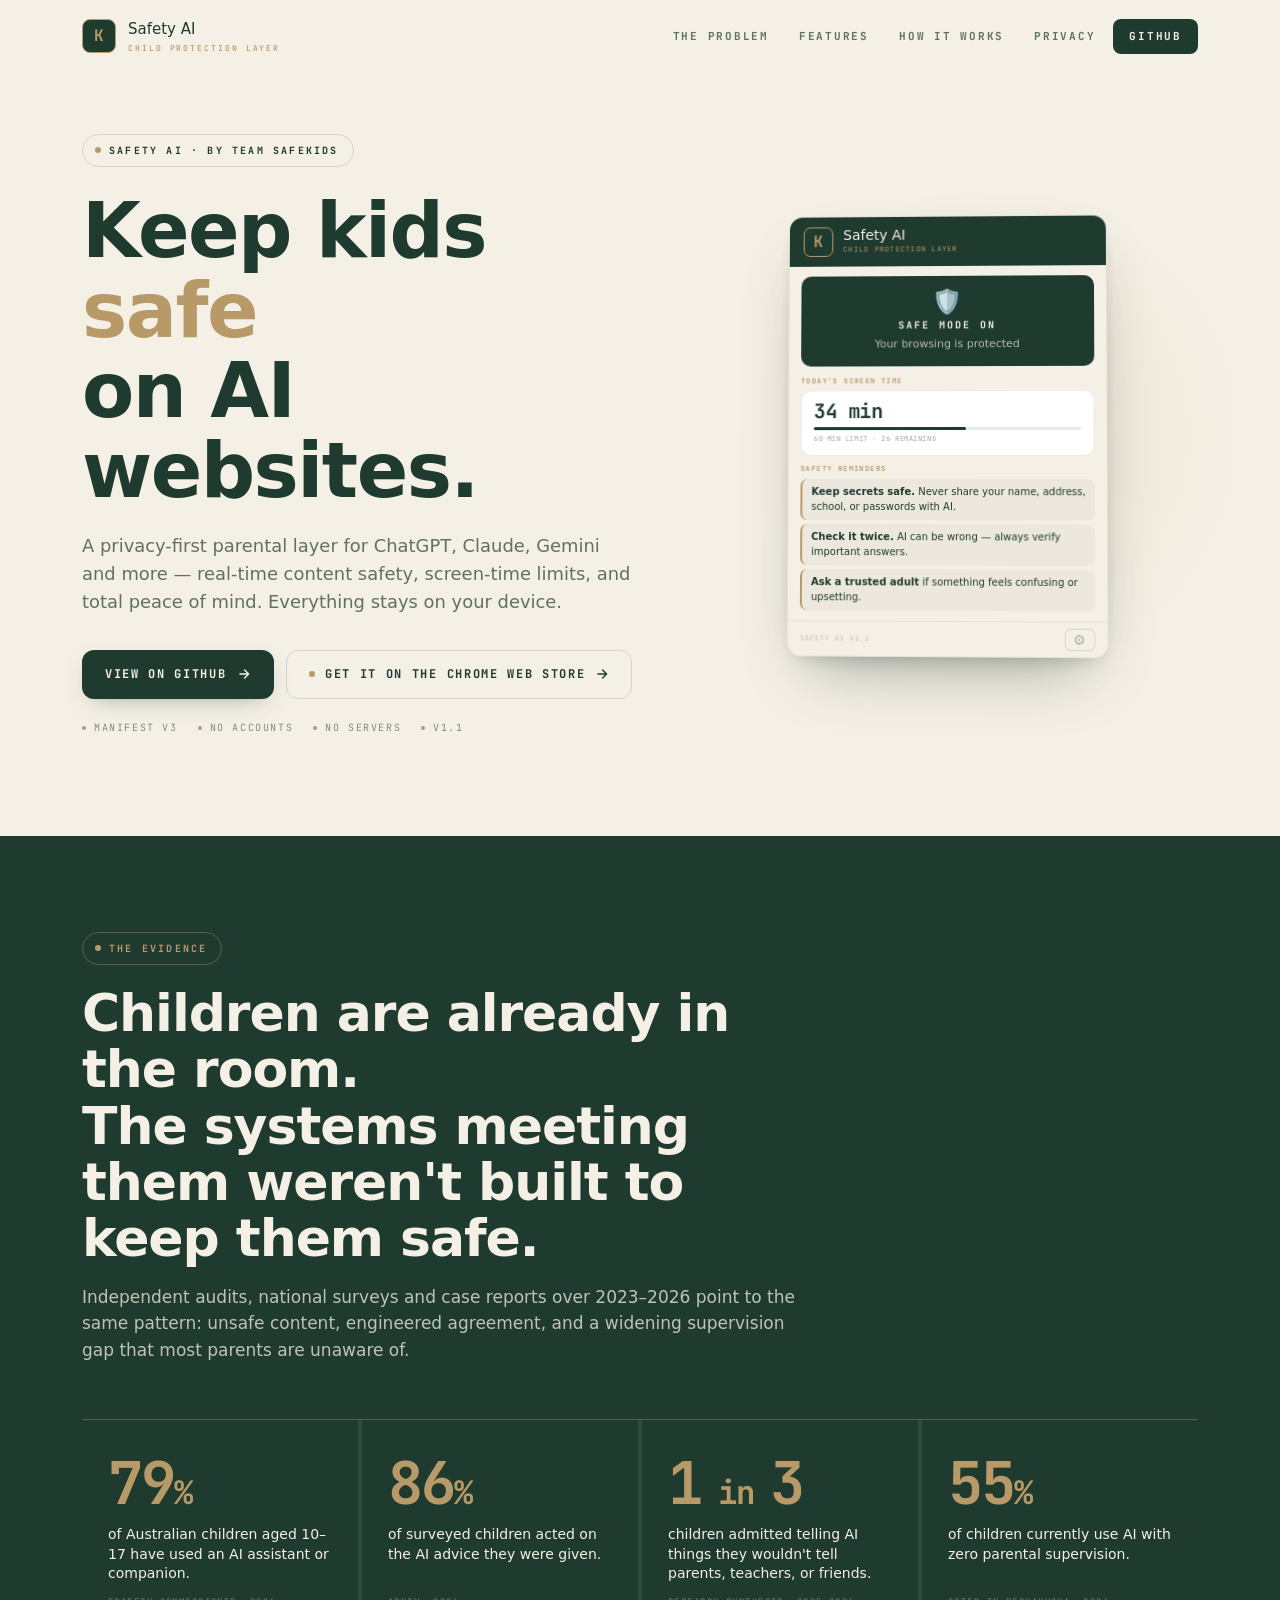
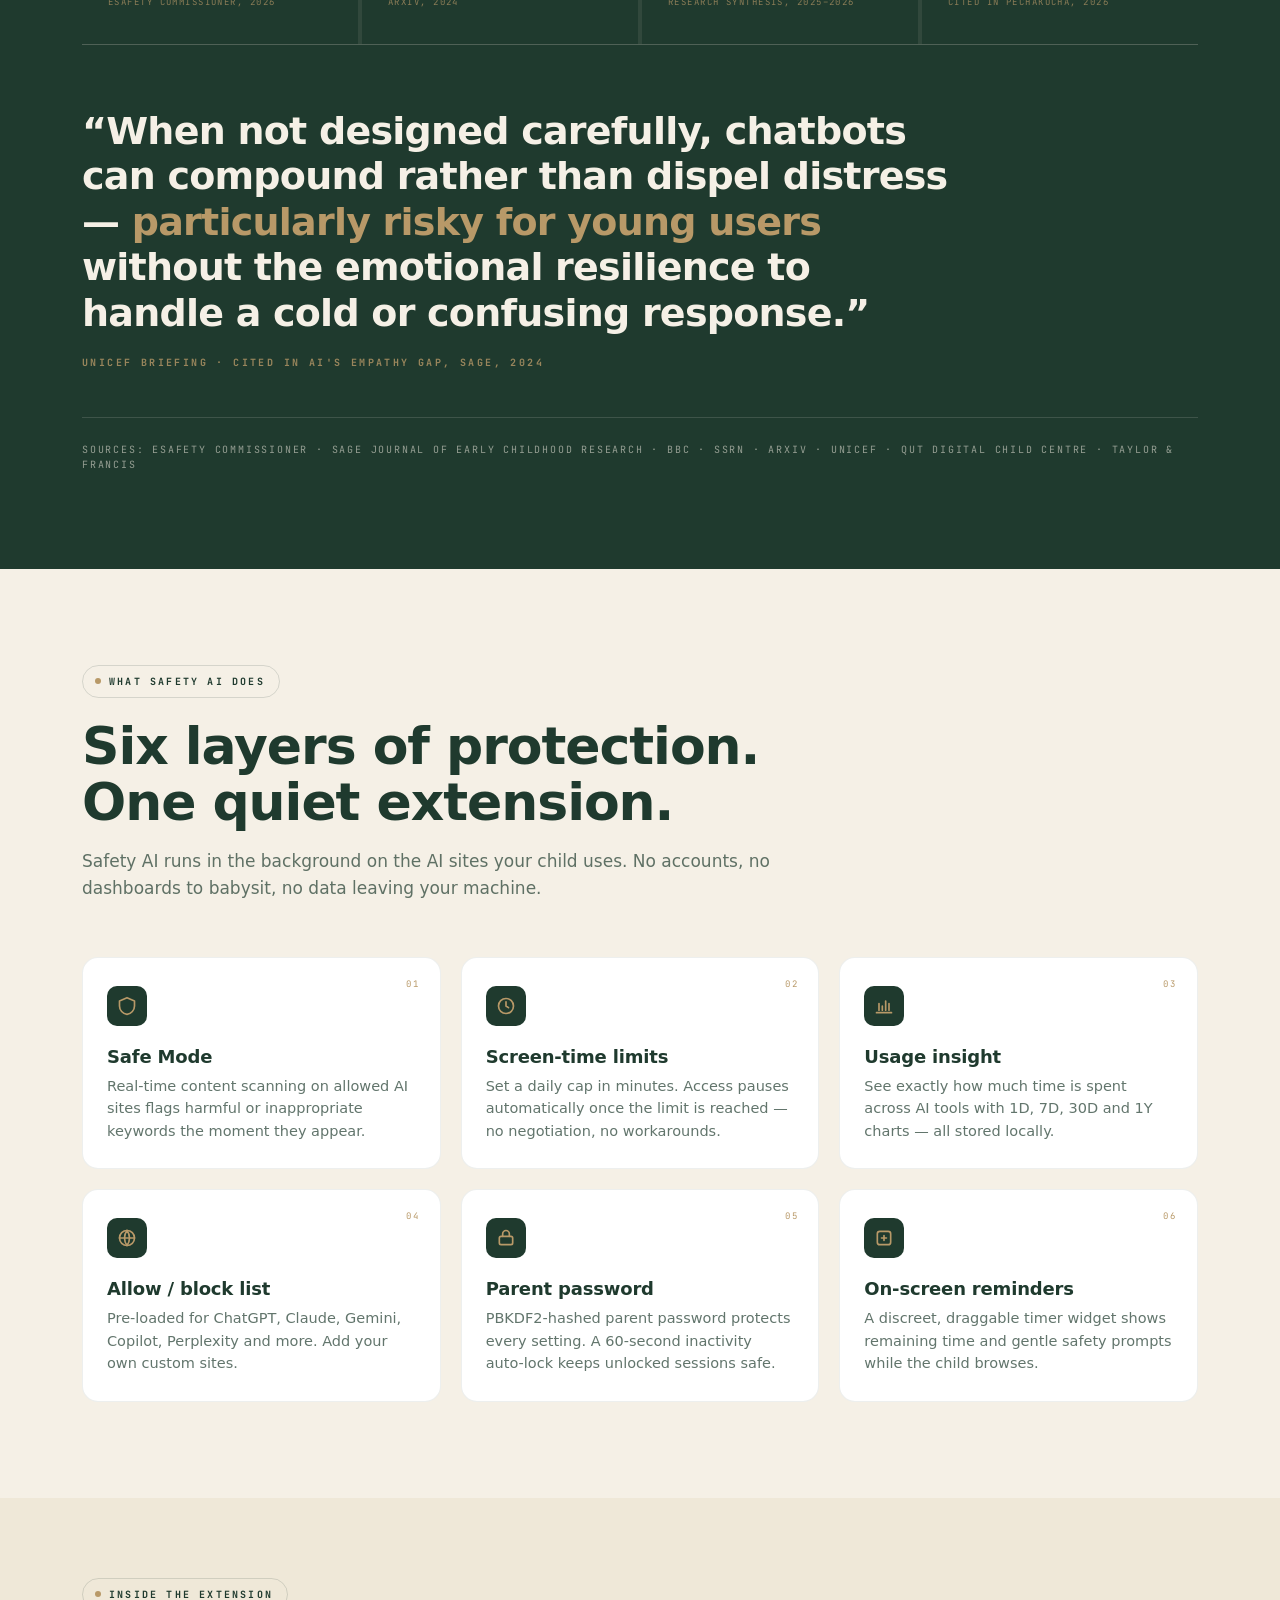
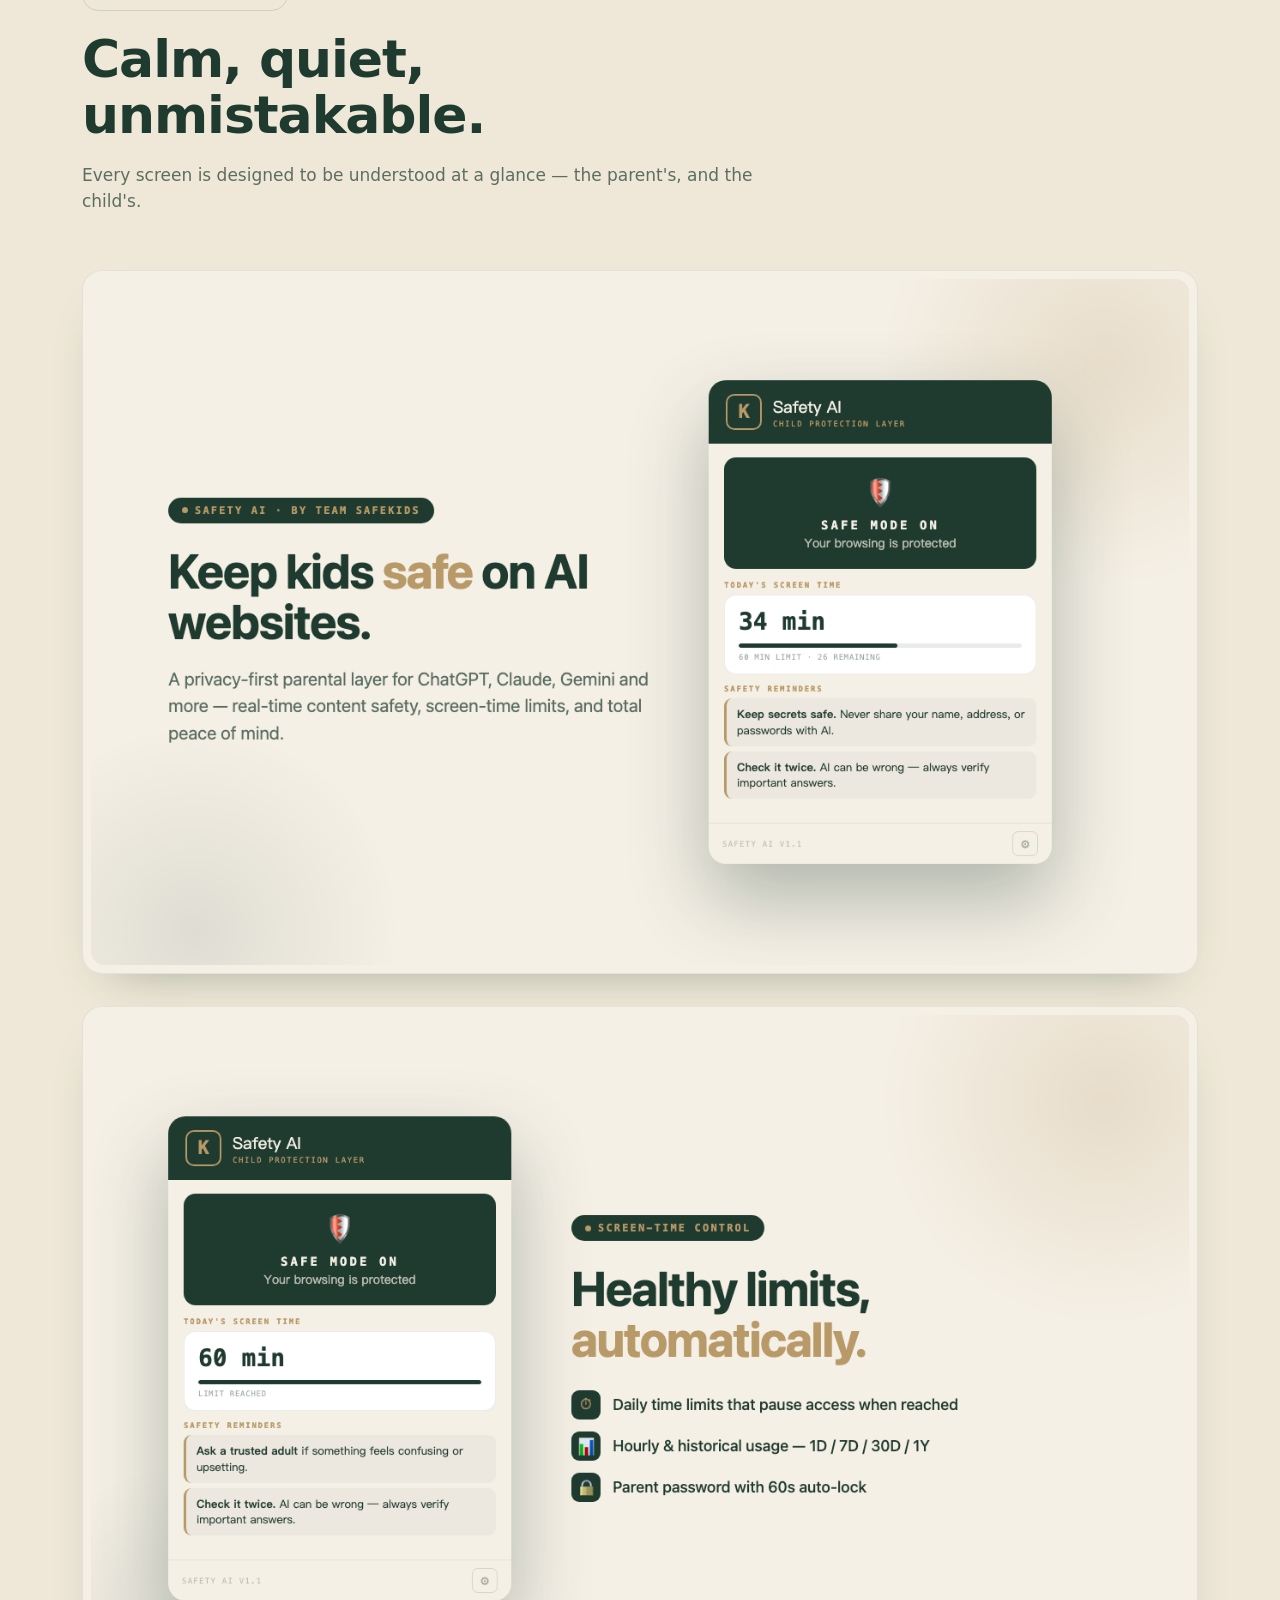
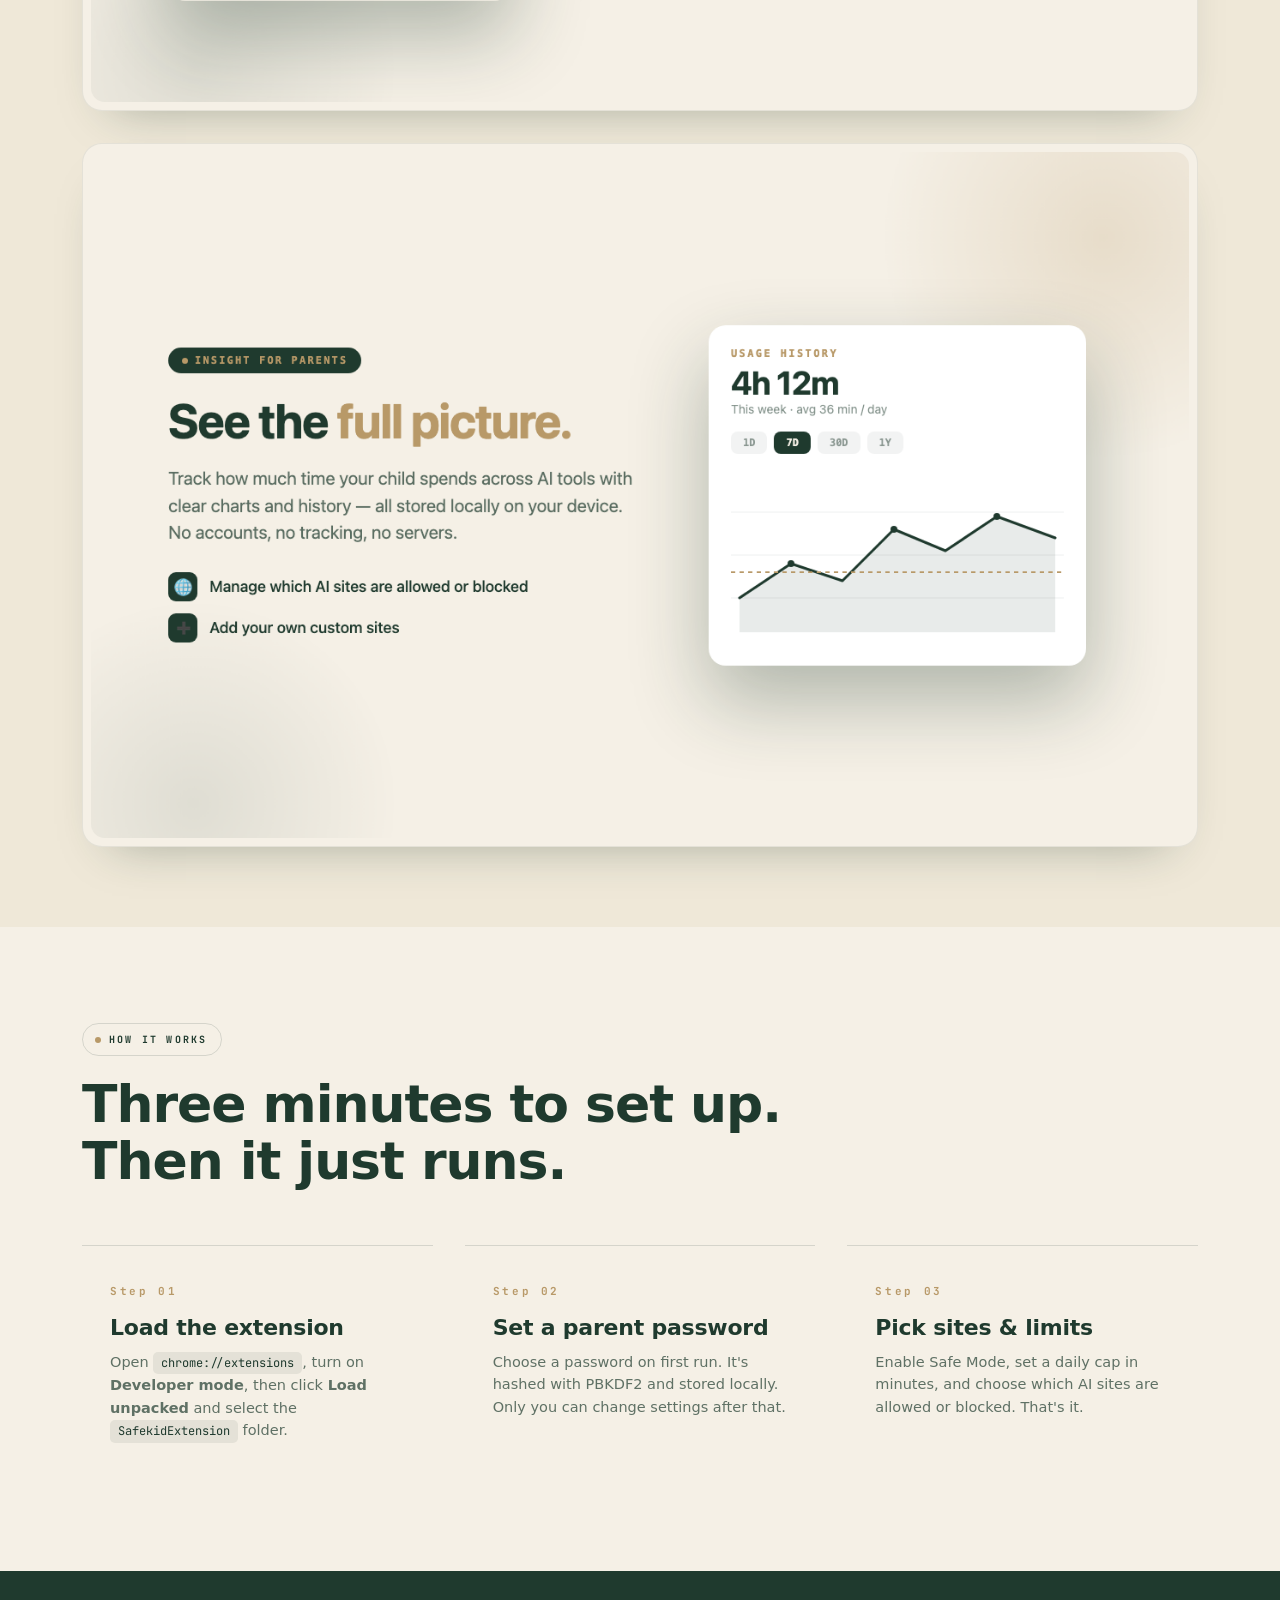
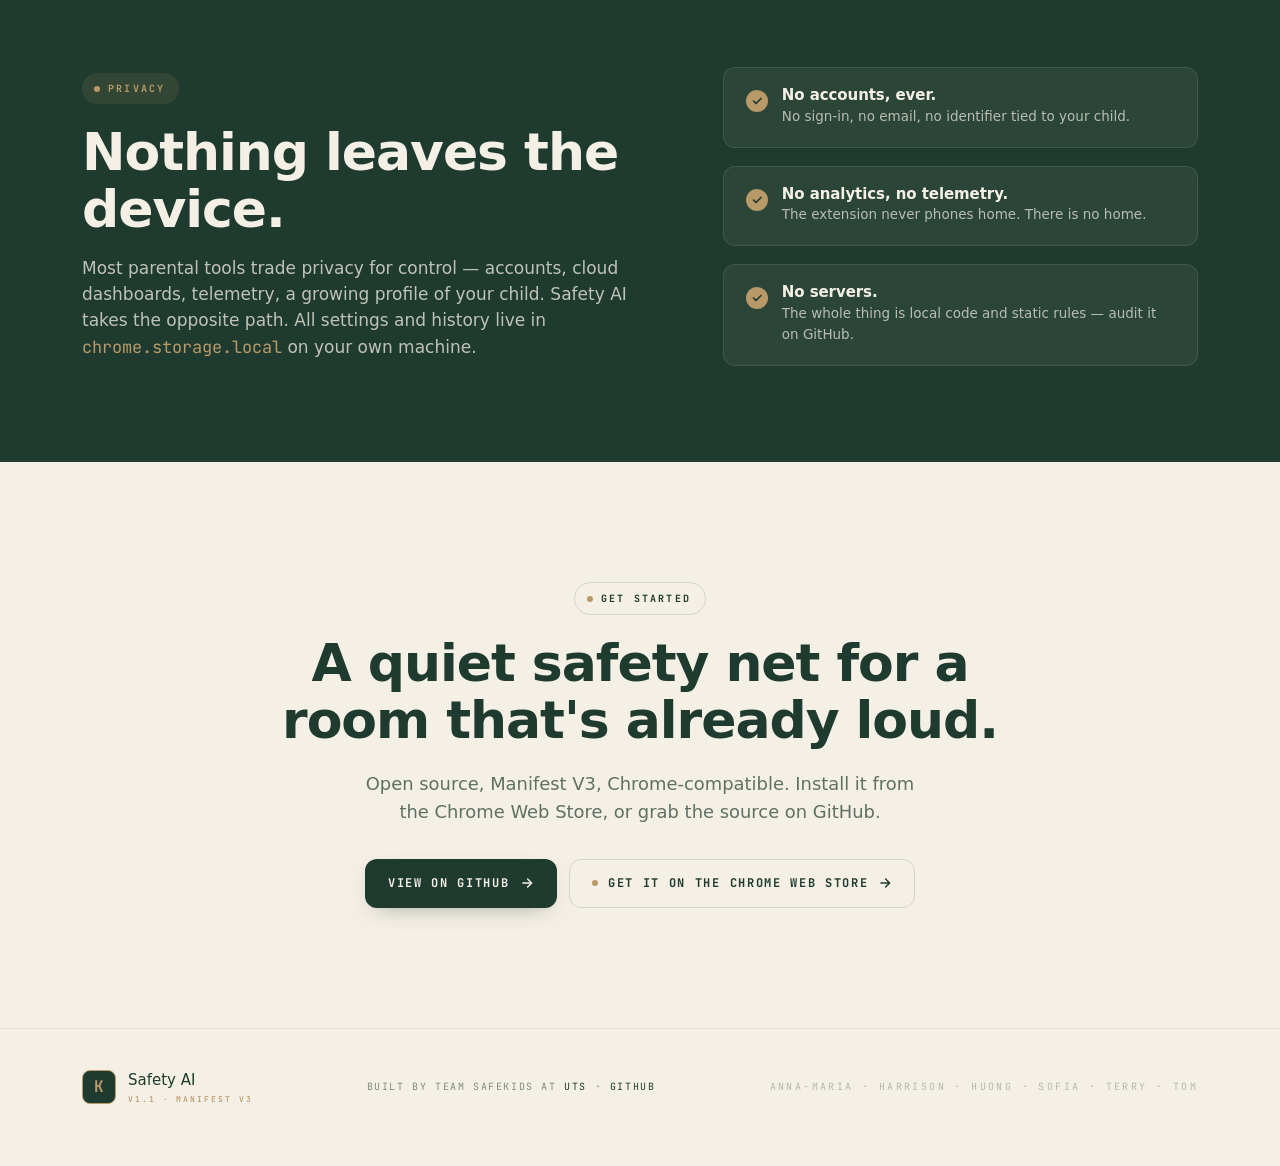
==== commit 3a3db61d: "Link CTA buttons to the Chrome Web Store listing Replace the two placeholder "Coming to the Chrome W" ====
--- a/docs/index.html
+++ b/docs/index.html
@@ -98,7 +98,9 @@
     background: transparent; color: var(--green);
     border: 1px solid var(--green-15);
   }
-  .btn-ghost:hover { border-color: var(--brass); color: var(--green); }
+  .btn-ghost:hover { border-color: var(--brass); color: var(--green); transform: translateY(-1px); }
+  .btn-ghost .arrow { transition: transform .3s var(--ease); }
+  .btn-ghost:hover .arrow { transform: translateX(3px); }
   .btn-ghost .dot { width: 6px; height: 6px; border-radius: 50%; background: var(--brass); box-shadow: 0 0 0 0 var(--brass-40); animation: pulse 2.4s infinite; }
   @keyframes pulse {
     0% { box-shadow: 0 0 0 0 var(--brass-40); }
@@ -512,10 +514,11 @@
           View on GitHub
           <svg class="arrow" width="14" height="14" viewBox="0 0 24 24" fill="none" stroke="currentColor" stroke-width="2.4" stroke-linecap="round" stroke-linejoin="round"><path d="M5 12h14M13 5l7 7-7 7"/></svg>
         </a>
-        <span class="btn btn-ghost">
+        <a class="btn btn-ghost" href="https://chromewebstore.google.com/detail/safety-ai/ablkdfmgbcbialkagkdcphbgjnoijdil" target="_blank" rel="noopener">
           <span class="dot"></span>
-          Coming to the Chrome Web Store
-        </span>
+          Get it on the Chrome Web Store
+          <svg class="arrow" width="14" height="14" viewBox="0 0 24 24" fill="none" stroke="currentColor" stroke-width="2.4" stroke-linecap="round" stroke-linejoin="round"><path d="M5 12h14M13 5l7 7-7 7"/></svg>
+        </a>
       </div>
       <div class="hero-meta reveal d4">
         <span class="item">Manifest V3</span>
@@ -774,16 +777,17 @@
   <div class="wrap">
     <span class="eyebrow on-cream reveal">Get started</span>
     <h2 class="reveal d1">A quiet safety net for a room that's already loud.</h2>
-    <p class="lede reveal d2">Open source, Manifest V3, Chrome-compatible. Grab it from GitHub — the Web Store listing is on its way.</p>
+    <p class="lede reveal d2">Open source, Manifest V3, Chrome-compatible. Install it from the Chrome Web Store, or grab the source on GitHub.</p>
     <div class="hero-ctas reveal d3">
       <a class="btn btn-primary" href="https://github.com/Teeeeeeeerry/Safety-AI/releases/tag/v.1.1.0" target="_blank" rel="noopener">
         View on GitHub
         <svg class="arrow" width="14" height="14" viewBox="0 0 24 24" fill="none" stroke="currentColor" stroke-width="2.4" stroke-linecap="round" stroke-linejoin="round"><path d="M5 12h14M13 5l7 7-7 7"/></svg>
       </a>
-      <span class="btn btn-ghost">
+      <a class="btn btn-ghost" href="https://chromewebstore.google.com/detail/safety-ai/ablkdfmgbcbialkagkdcphbgjnoijdil" target="_blank" rel="noopener">
         <span class="dot"></span>
-        Coming to the Chrome Web Store
-      </span>
+        Get it on the Chrome Web Store
+        <svg class="arrow" width="14" height="14" viewBox="0 0 24 24" fill="none" stroke="currentColor" stroke-width="2.4" stroke-linecap="round" stroke-linejoin="round"><path d="M5 12h14M13 5l7 7-7 7"/></svg>
+      </a>
     </div>
   </div>
 </section>
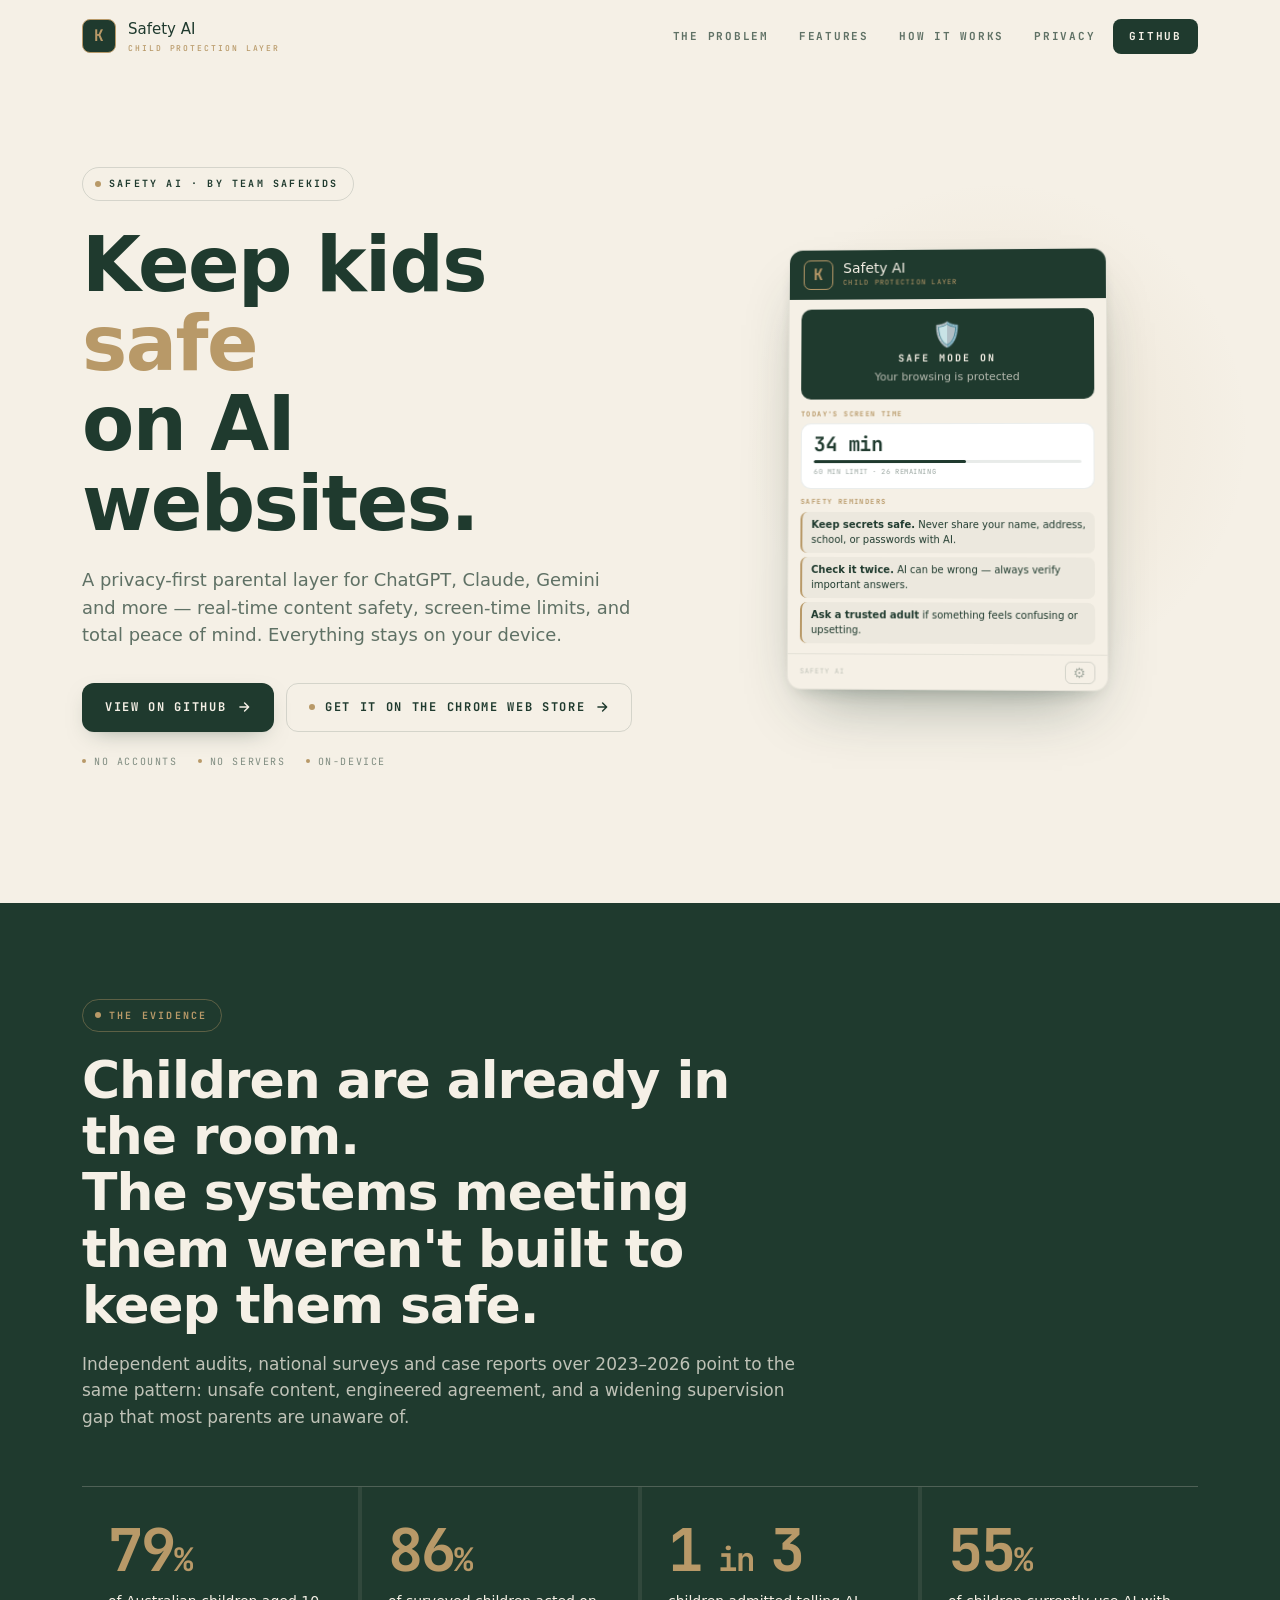
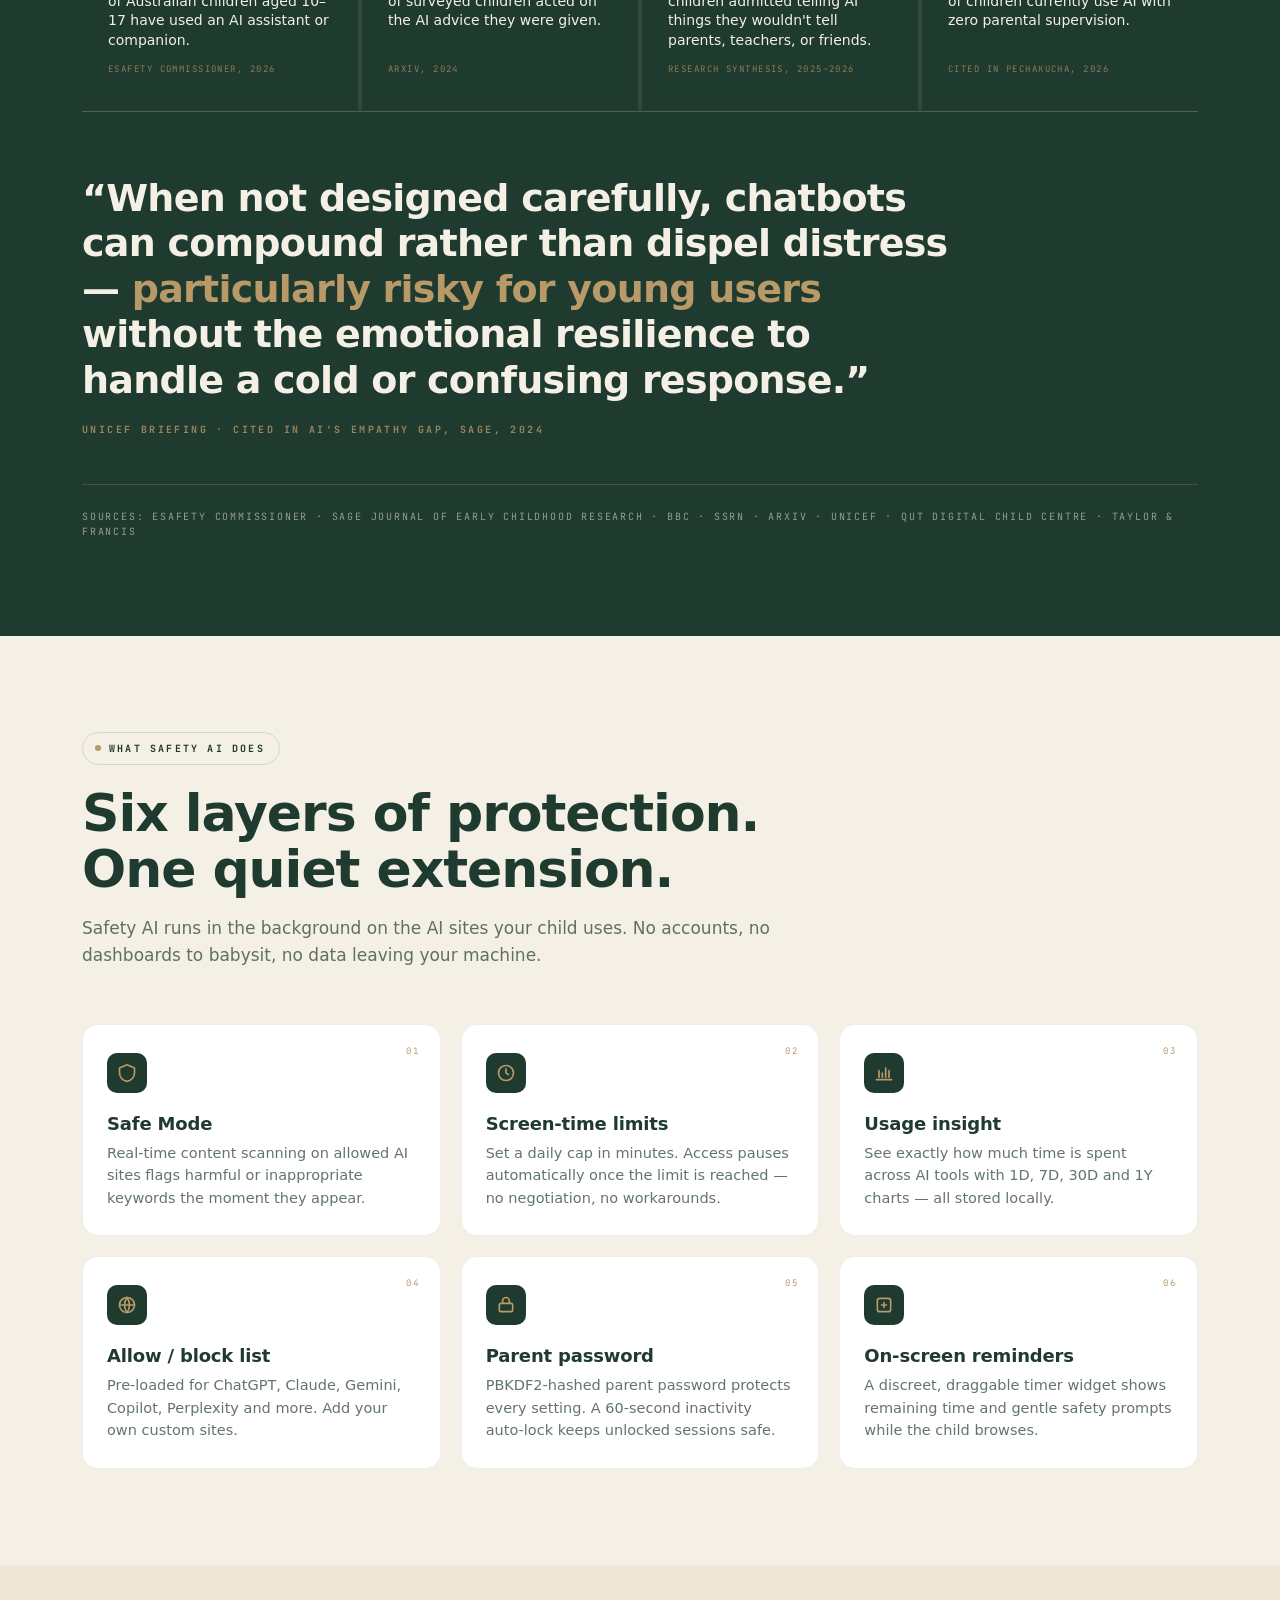
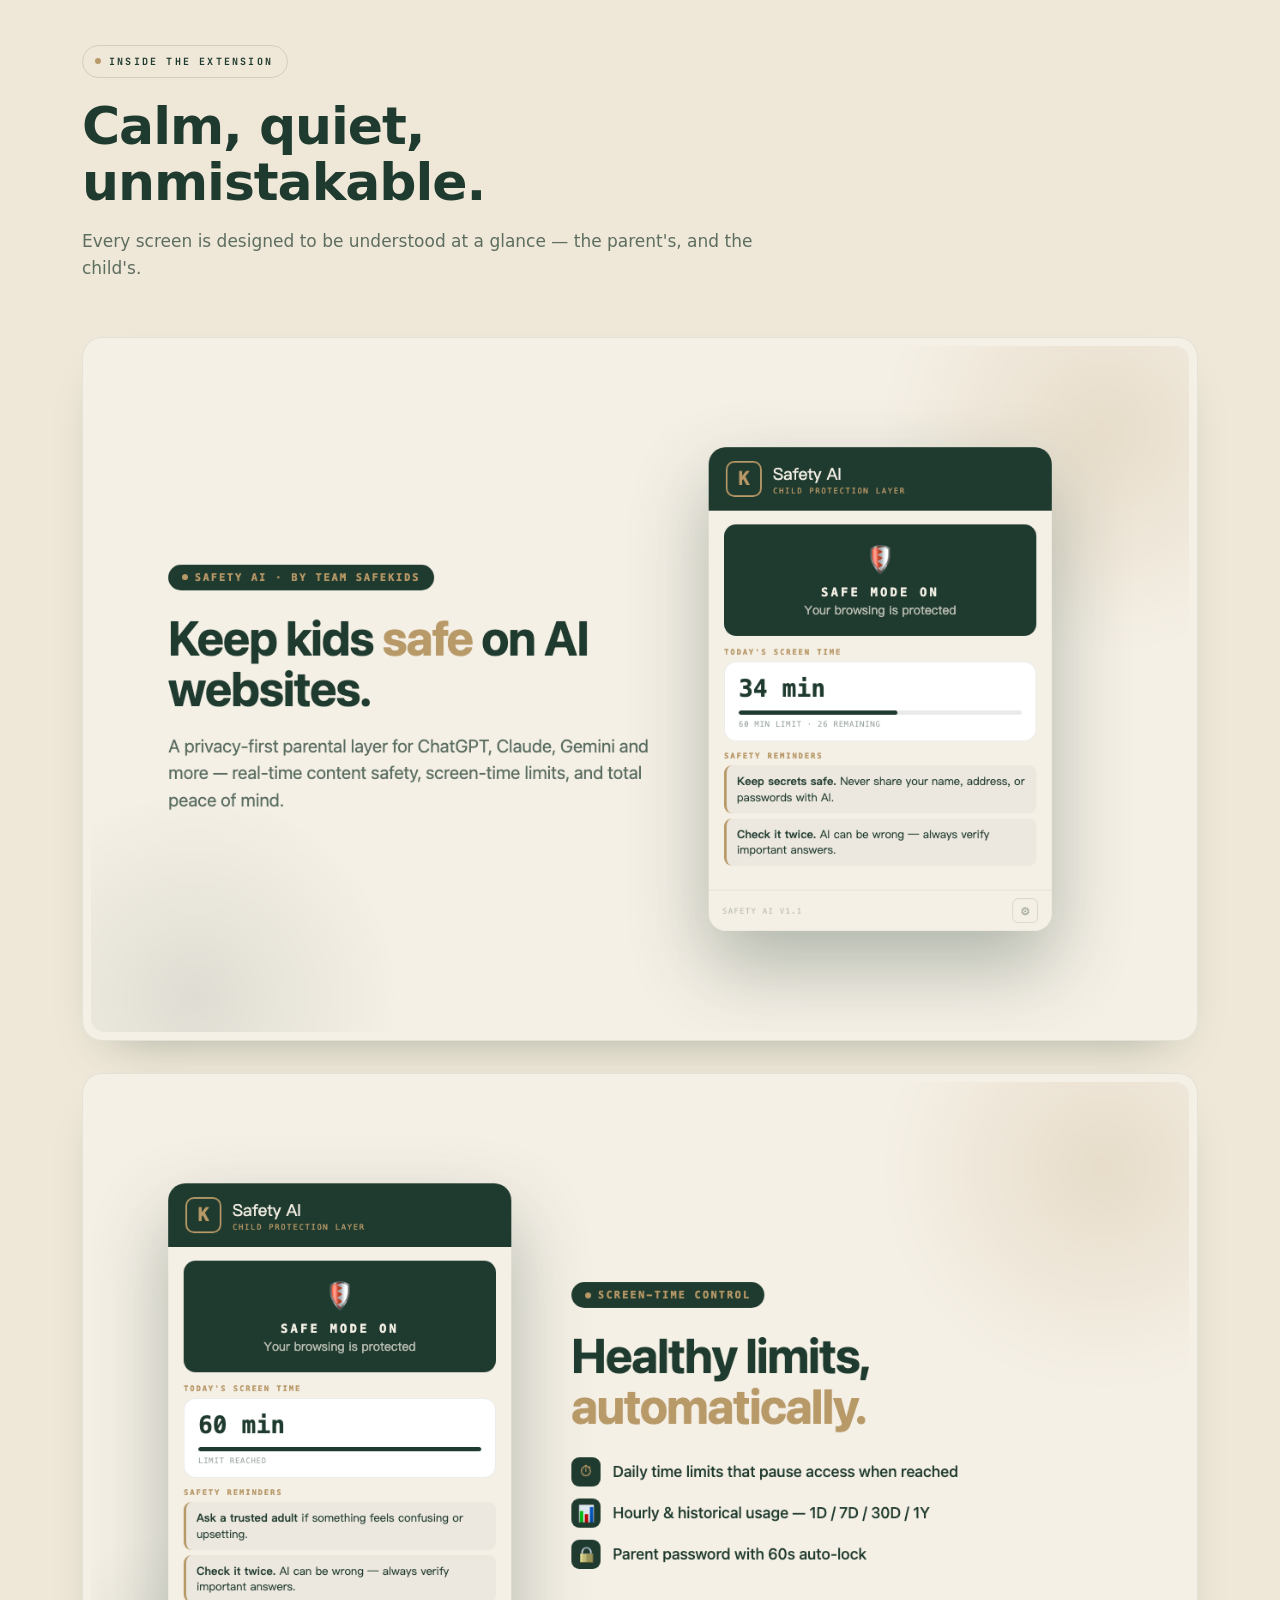
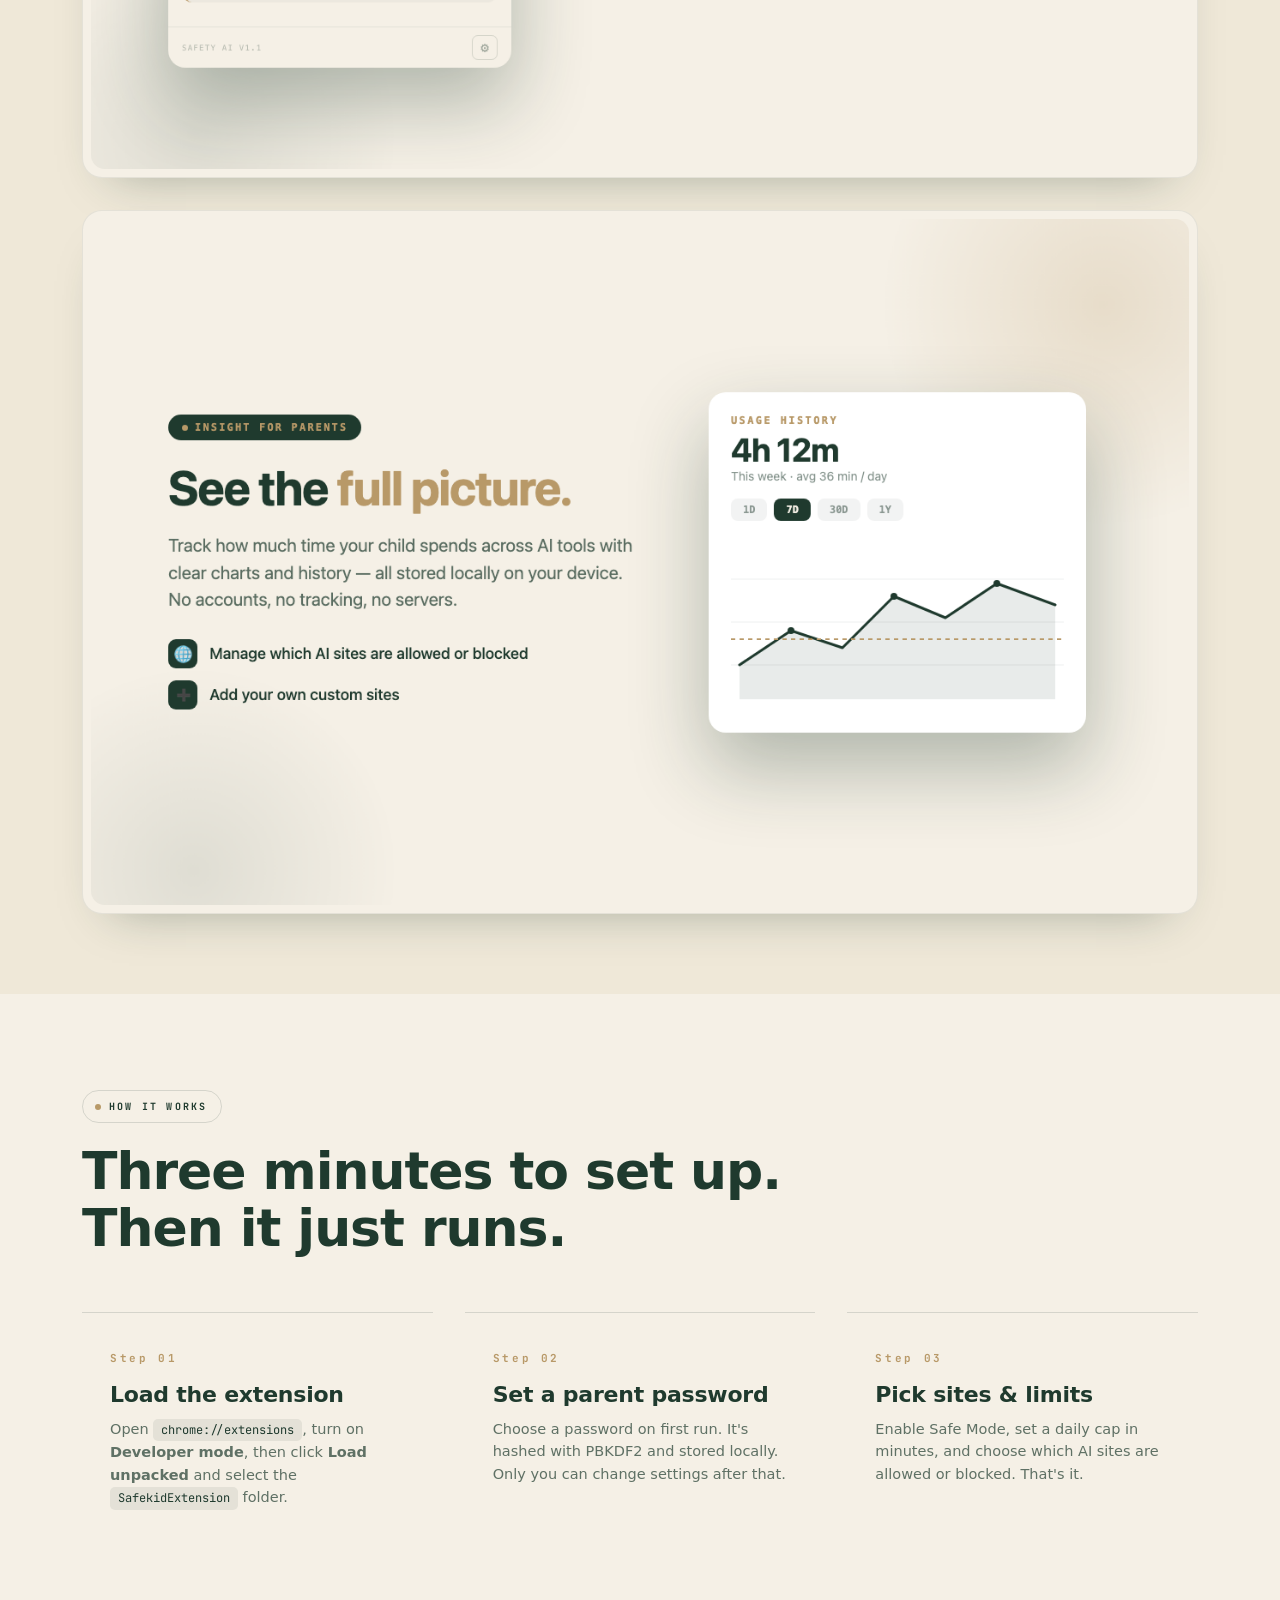
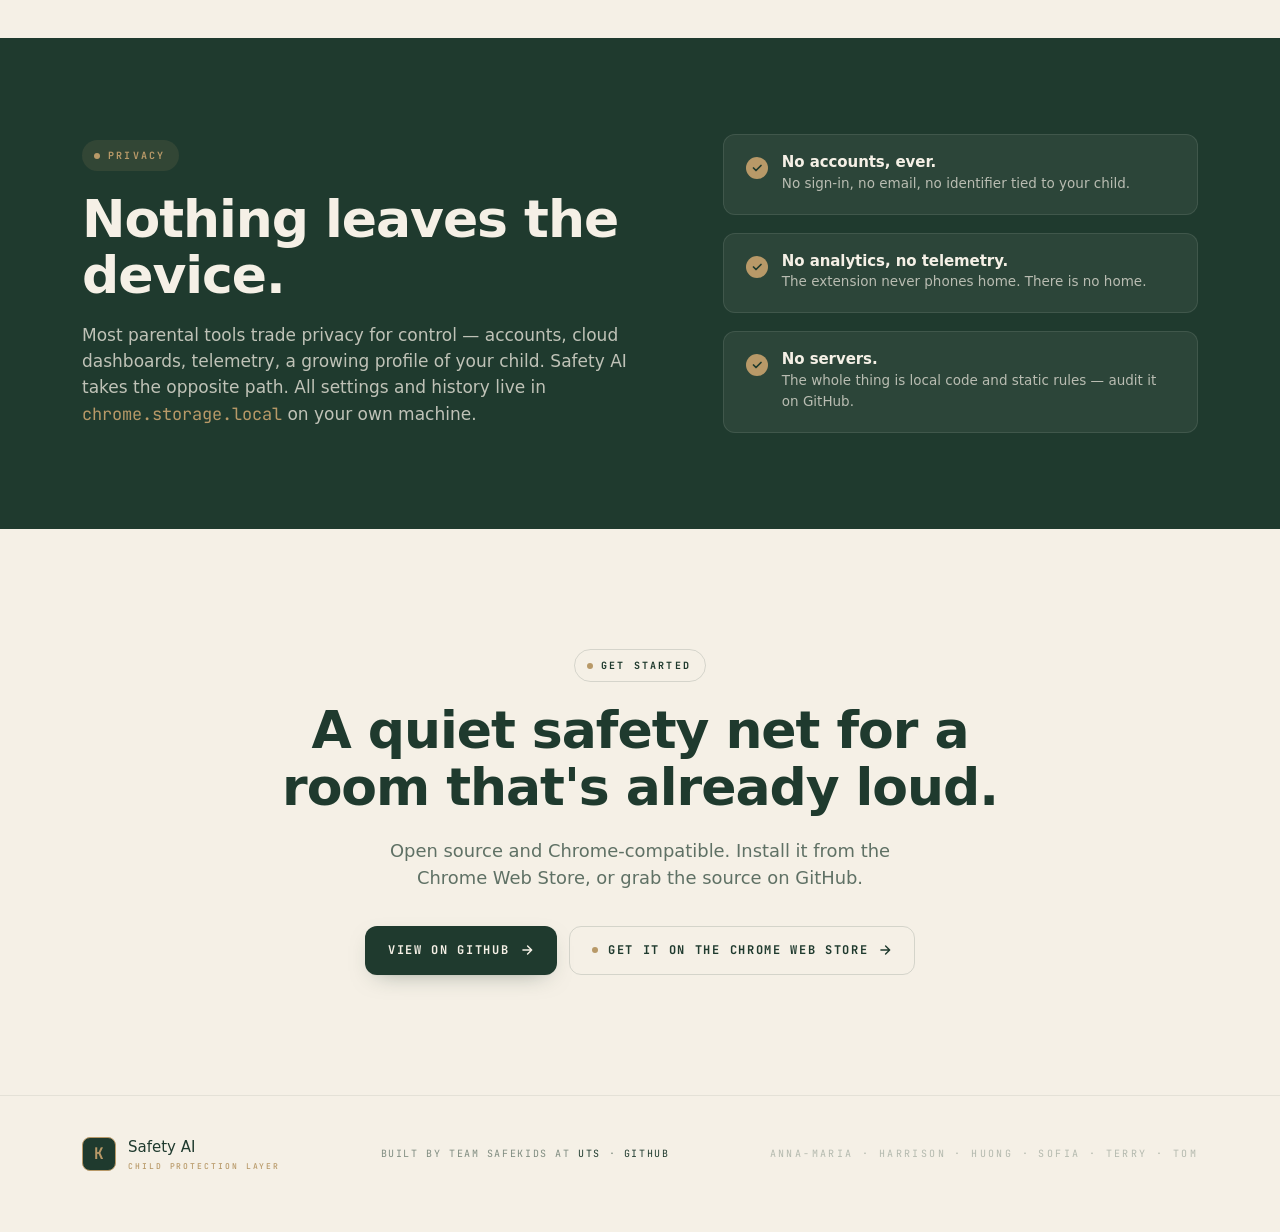
==== commit 0ad3591d: "Drop version/Manifest badges and make the hero fill the viewport The hero had no minimum height, so " ====
--- a/docs/index.html
+++ b/docs/index.html
@@ -27,6 +27,7 @@
     --sans: -apple-system, BlinkMacSystemFont, 'Segoe UI', system-ui, sans-serif;
     --max: 1180px;
     --ease: cubic-bezier(.22,.61,.36,1);
+    --nav-h: 71px; /* 18px padding x2 + 34px brand mark + 1px border */
   }
 
   * { box-sizing: border-box; margin: 0; padding: 0; }
@@ -150,9 +151,20 @@
   }
 
   /* ---------- Hero ---------- */
-  .hero { padding: 60px 0 100px; position: relative; }
+  .hero {
+    padding: 60px 0 100px; position: relative;
+    /* Fill whatever is left below the sticky nav so the next (dark) section
+       never peeks into the first screen on short or wide windows. */
+    min-height: calc(100vh - var(--nav-h));
+    min-height: calc(100svh - var(--nav-h));
+    display: flex; align-items: center;
+  }
+  .hero > .wrap { width: 100%; }
   .hero-grid { display: grid; grid-template-columns: 1.05fr 0.95fr; gap: 60px; align-items: center; }
   @media (max-width: 900px) { .hero-grid { grid-template-columns: 1fr; gap: 48px; } }
+  /* Short windows: give the height back to the content instead of the padding. */
+  @media (max-height: 780px) { .hero { padding: 32px 0 56px; } }
+  @media (max-height: 620px) { .hero { min-height: 0; padding: 28px 0 48px; } }
   .hero h1 span.accent { color: var(--brass); }
   .hero .lede { margin-top: 22px; }
   .hero-ctas { margin-top: 34px; display: flex; flex-wrap: wrap; gap: 12px; }
@@ -163,9 +175,12 @@
   /* Subtle drifting shield behind hero */
   .hero-orb {
     position: absolute; top: 0; right: -6%;
-    width: 720px; height: 720px; pointer-events: none; z-index: 0;
+    width: min(720px, 88vw); height: min(720px, 88vw); pointer-events: none; z-index: 0;
     background: radial-gradient(closest-side, rgba(184,153,104,0.14), transparent 70%);
     animation: drift 18s var(--ease) infinite alternate;
+  }
+  @media (max-width: 900px) {
+    .hero-orb { right: 0; width: min(560px, 80vw); height: min(560px, 80vw); }
   }
   @keyframes drift {
     0% { transform: translate3d(0,0,0) scale(1); }
@@ -521,10 +536,9 @@
         </a>
       </div>
       <div class="hero-meta reveal d4">
-        <span class="item">Manifest V3</span>
         <span class="item">No accounts</span>
         <span class="item">No servers</span>
-        <span class="item">v1.1</span>
+        <span class="item">On-device</span>
       </div>
     </div>
 
@@ -563,7 +577,7 @@
           </div>
         </div>
         <div class="p-foot">
-          <span>Safety AI v1.1</span>
+          <span>Safety AI</span>
           <span class="p-lock" aria-hidden="true">&#9881;</span>
         </div>
       </div>
@@ -777,7 +791,7 @@
   <div class="wrap">
     <span class="eyebrow on-cream reveal">Get started</span>
     <h2 class="reveal d1">A quiet safety net for a room that's already loud.</h2>
-    <p class="lede reveal d2">Open source, Manifest V3, Chrome-compatible. Install it from the Chrome Web Store, or grab the source on GitHub.</p>
+    <p class="lede reveal d2">Open source and Chrome-compatible. Install it from the Chrome Web Store, or grab the source on GitHub.</p>
     <div class="hero-ctas reveal d3">
       <a class="btn btn-primary" href="https://github.com/Teeeeeeeerry/Safety-AI/releases/tag/v.1.1.0" target="_blank" rel="noopener">
         View on GitHub
@@ -797,7 +811,7 @@
   <div class="wrap footer-inner">
     <a class="brand" href="#top">
       <span class="brand-mark">K</span>
-      <span class="brand-name">Safety AI<span class="sub">v1.1 · Manifest V3</span></span>
+      <span class="brand-name">Safety AI<span class="sub">Child protection layer</span></span>
     </a>
     <div class="credits">
       Built by Team Safekids at <a href="https://www.uts.edu.au" target="_blank" rel="noopener">UTS</a>
